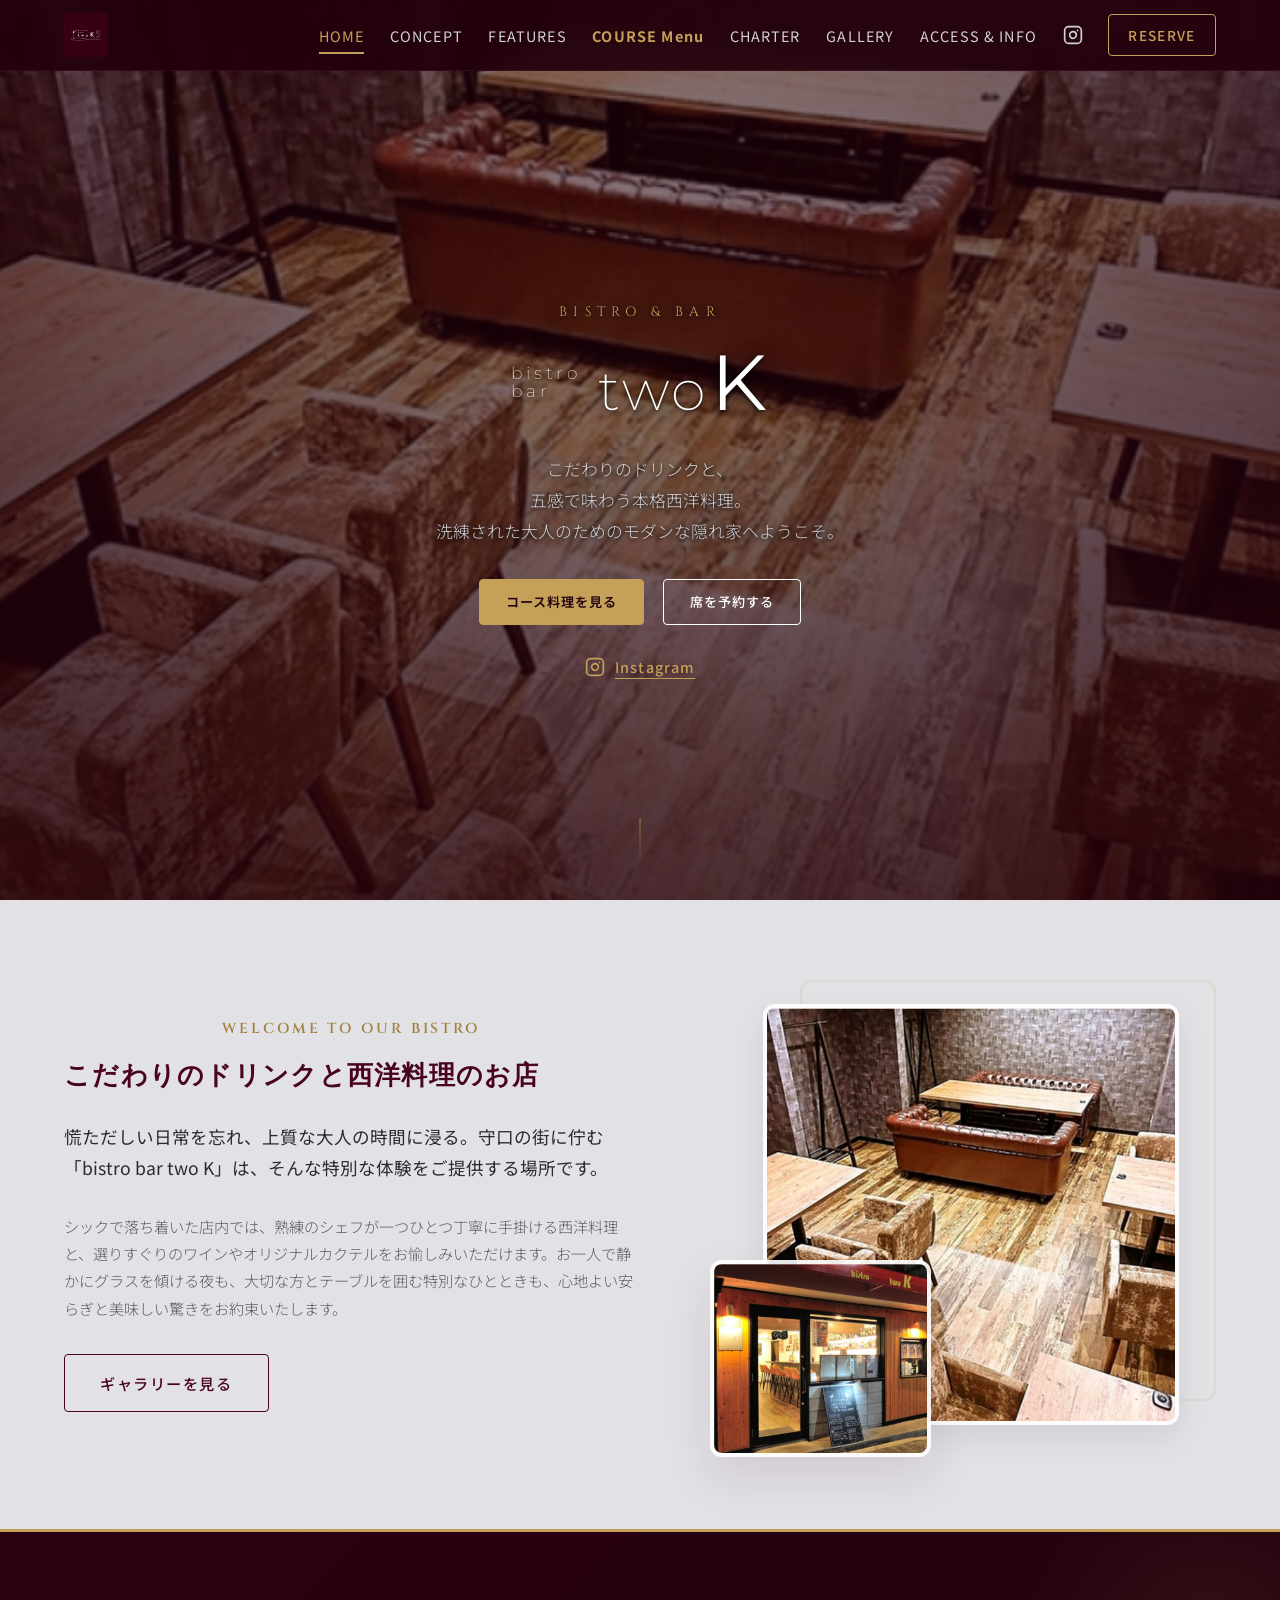
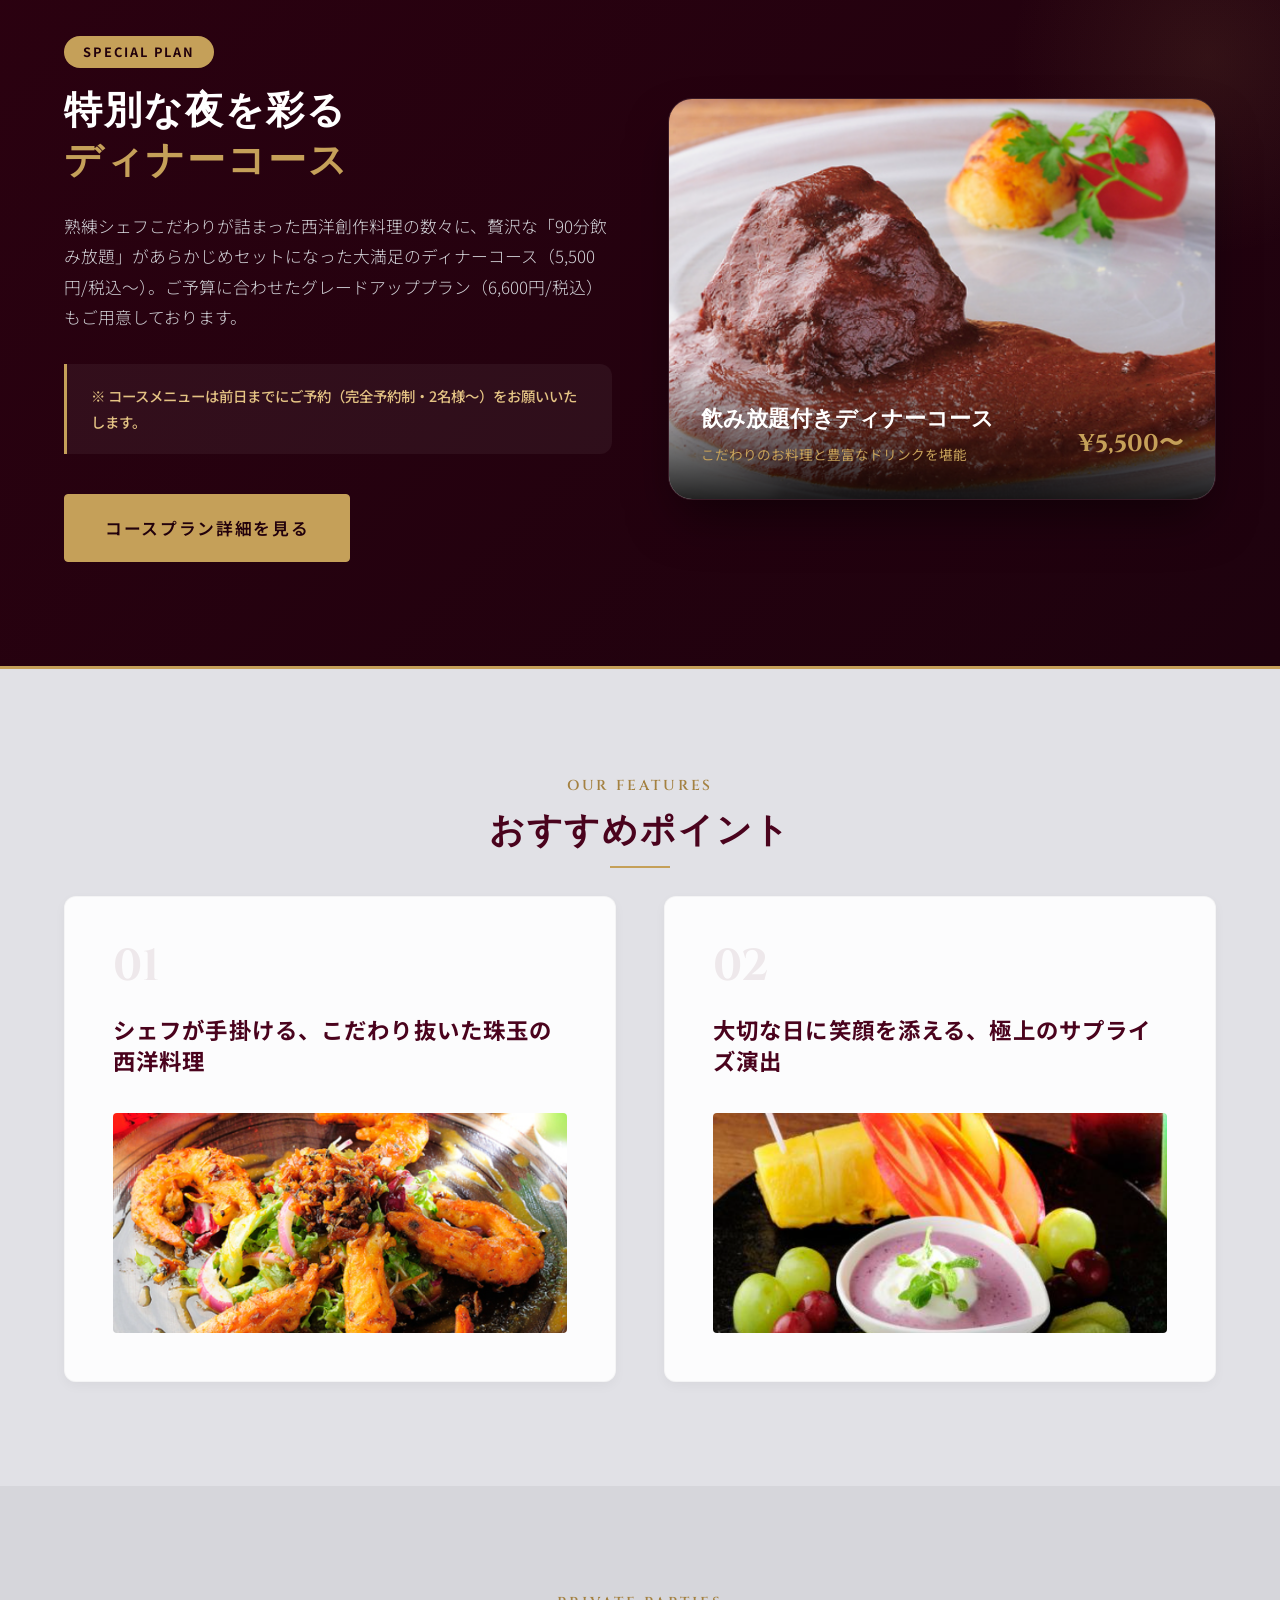
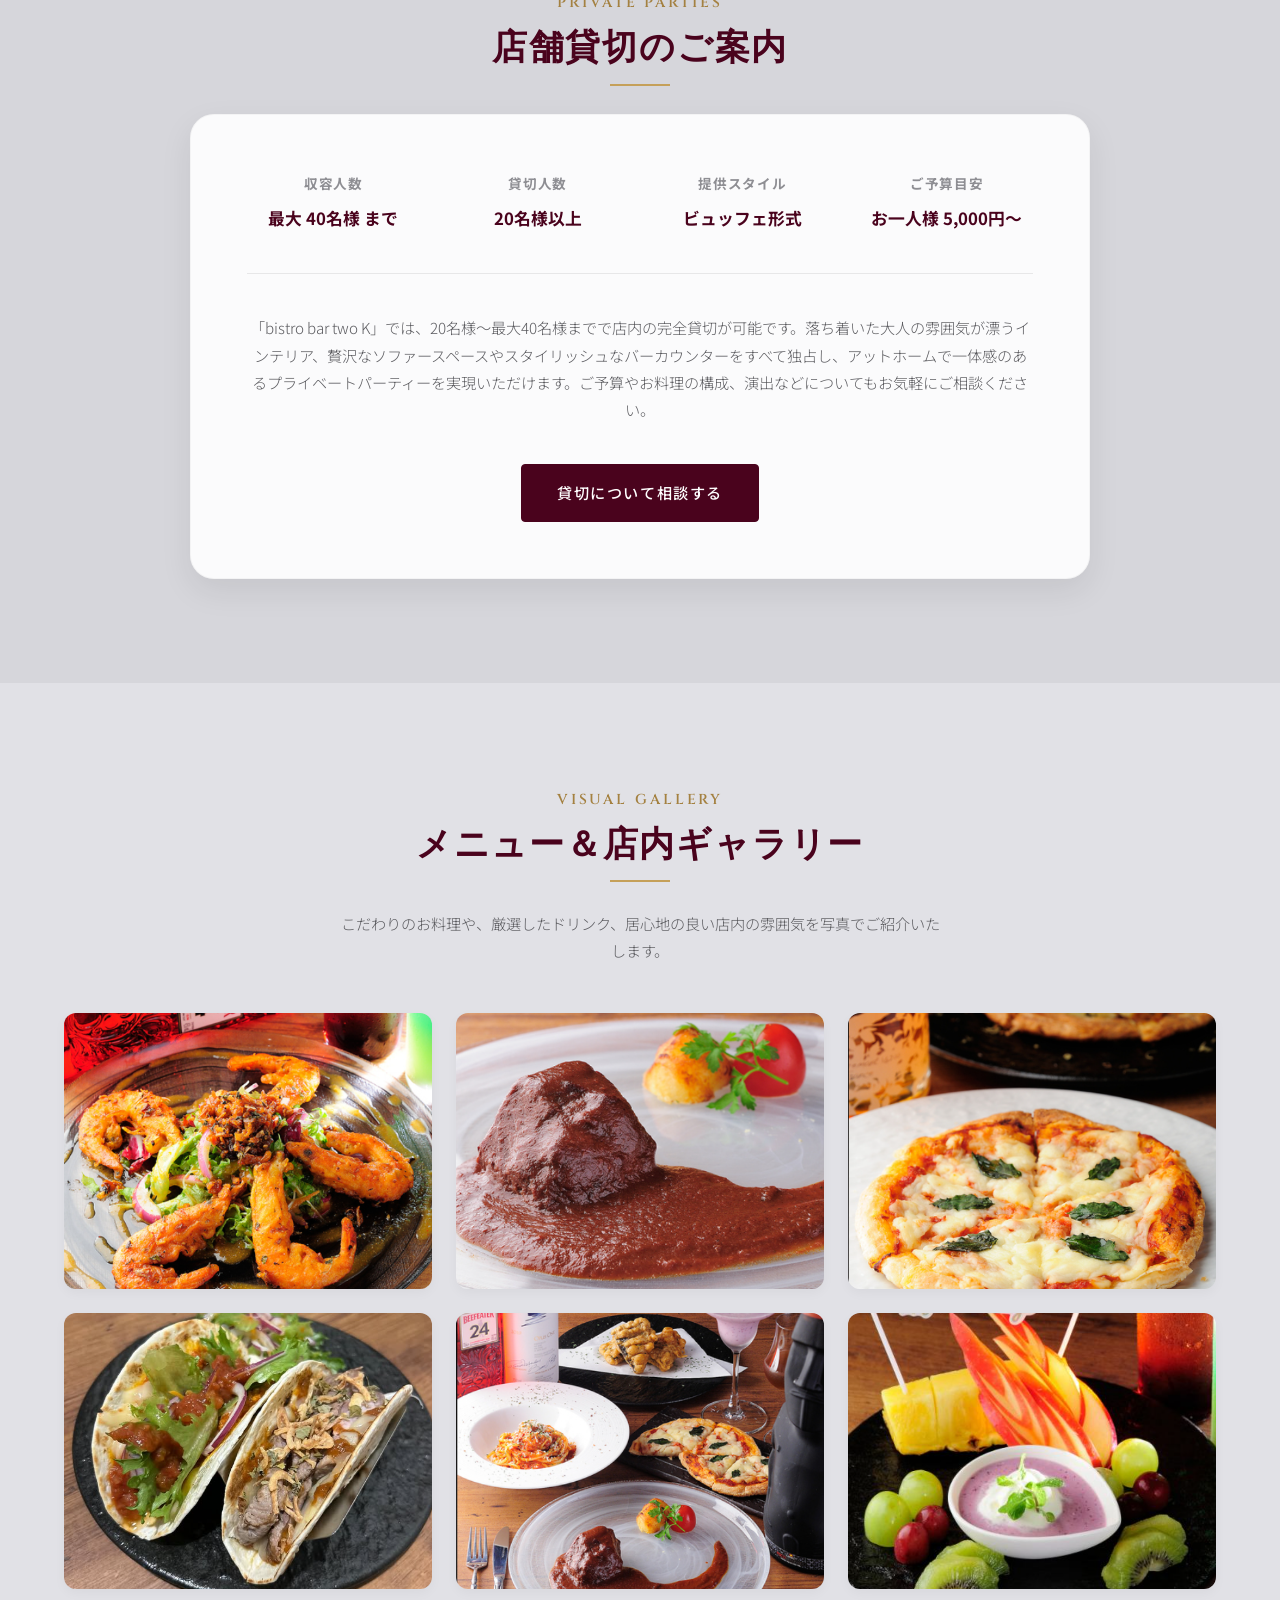
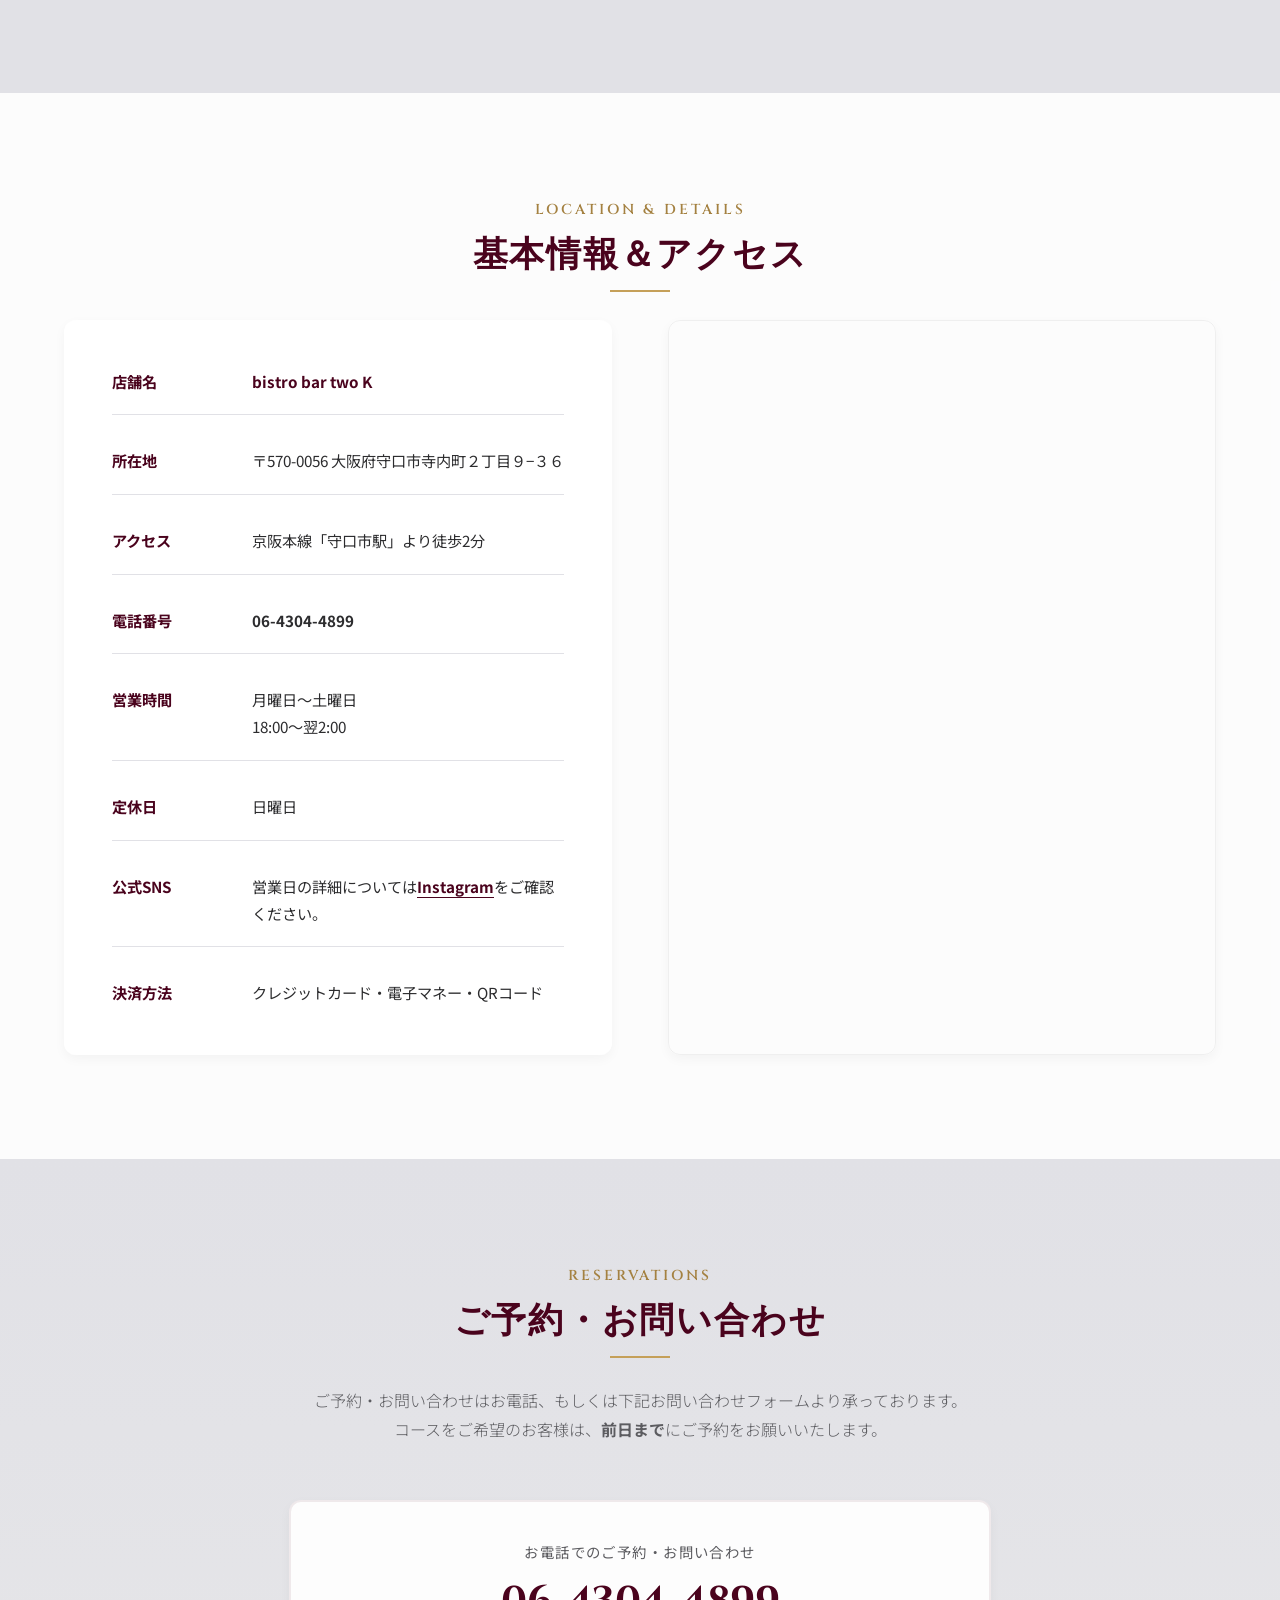
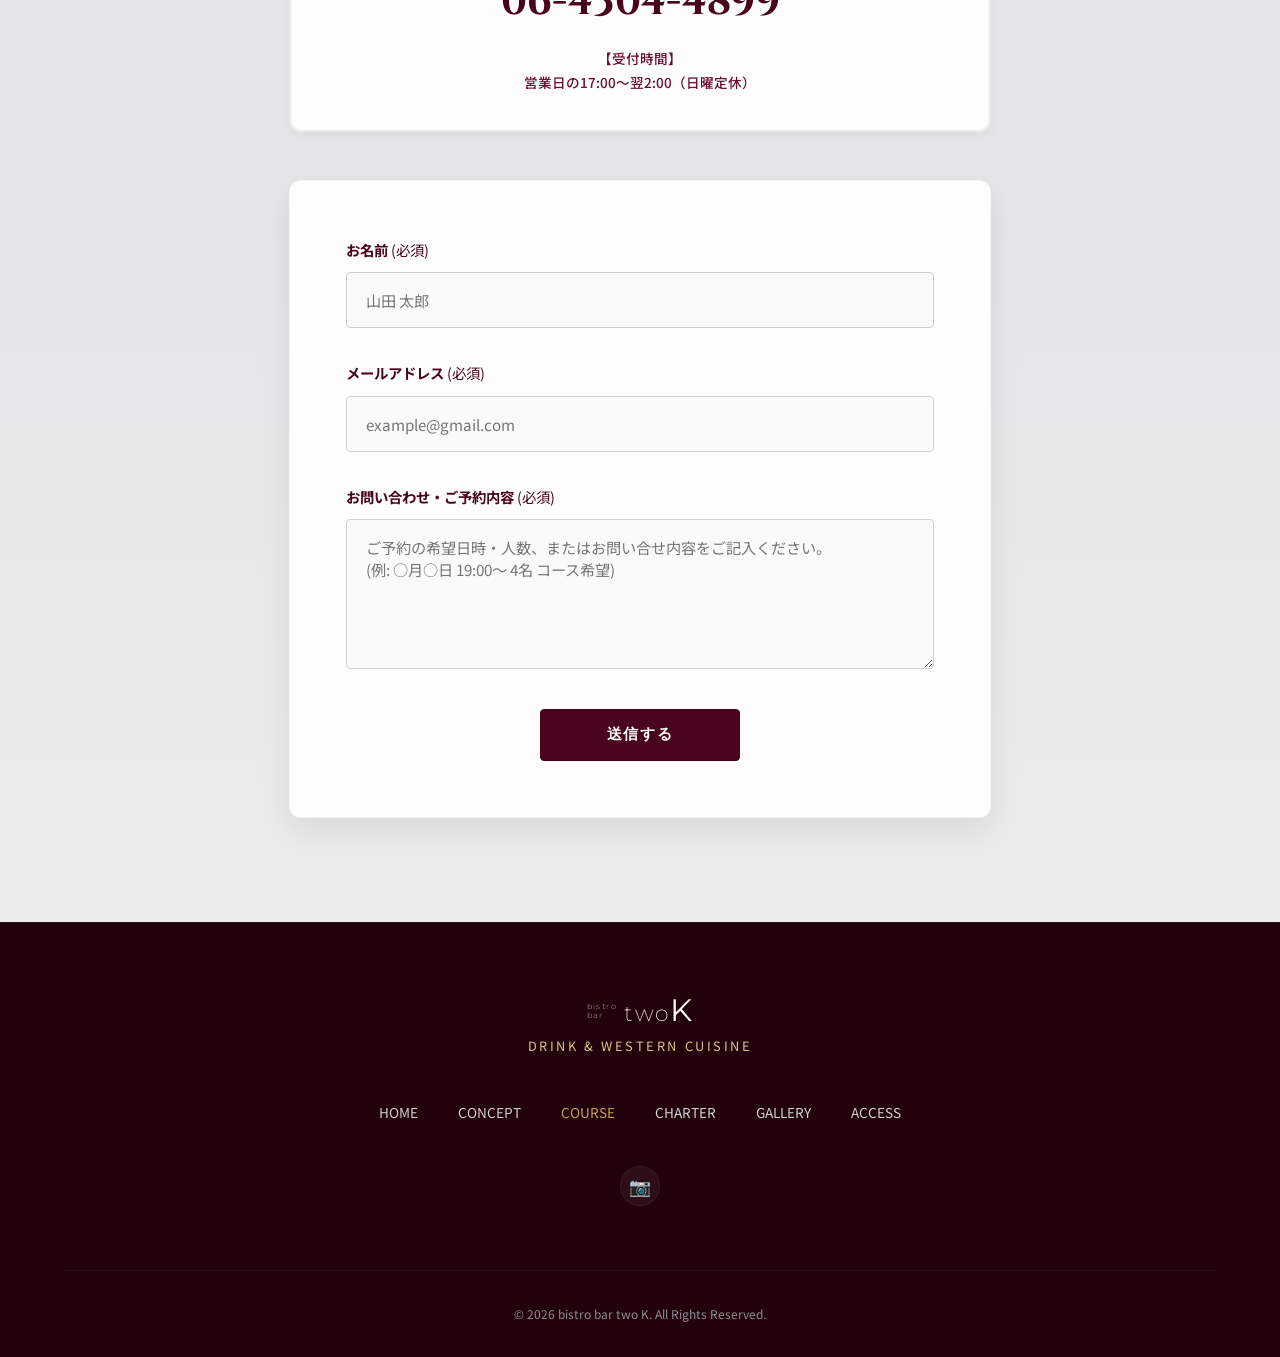
==== index.html @ 0e03289e "Add files via upload" ====
<!DOCTYPE html>
<html lang="ja">
<head>
  <meta charset="UTF-8">
  <meta name="viewport" content="width=device-width, initial-scale=1.0">
  <meta name="description" content="大阪・守口市駅徒歩2分のビストロバル「bistro bar two K」。熟練シェフこだわりの西洋料理と美味しいお酒を、洗練された大人な雰囲気の店内で。記念日や女子会、最大40名様までの貸切パーティーにも最適です。">
  <meta name="keywords" content="bistro bar two K, ビストロバートゥーケー, 守口市 バル, 守口市 ビストロ, 守口市 駅近 バー, 西洋料理, 守口 貸切, 守口 サプライズ">
  <title>bistro bar two K | 守口のこだわりドリンクと西洋料理の店</title>
  <link rel="stylesheet" href="style.css">
</head>
<body>

  <!-- ==========================================================================
       Elegant Intro Splash Screen Loader
       ========================================================================== -->
  <div id="splash-screen">
    <div class="splash-content">
      <img src="img/ロゴ.jpg" alt="bistro bar two K ロゴ" class="splash-logo">
    </div>
  </div>

  <!-- ==========================================================================
       Header / Navigation
       ========================================================================== -->
  <header id="site-header">
    <div class="container header-container">
      <a href="#home" class="logo-link" id="nav-logo-link">
        <img src="img/ロゴ.jpg" alt="bistro bar two K ロゴ" class="logo-img">
      </a>

      <!-- Hamburger Menu for Mobile -->
      <button class="hamburger" id="mobile-menu-toggle" aria-label="メニューを開く">
        <span class="bar"></span>
        <span class="bar"></span>
        <span class="bar"></span>
      </button>

      <!-- Navigation Menu -->
      <ul class="nav-menu" id="nav-menu-list">
        <li><a href="#home" class="nav-link active-link" id="link-home">HOME</a></li>
        <li><a href="#concept" class="nav-link" id="link-concept">CONCEPT</a></li>
        <li><a href="#points" class="nav-link" id="link-points">FEATURES</a></li>
        <li><a href="course.html" class="nav-link" id="link-course-external" style="color: var(--amber); font-weight: 700;">COURSE Menu</a></li>
        <li><a href="#charter" class="nav-link" id="link-charter">CHARTER</a></li>
        <li><a href="#gallery" class="nav-link" id="link-gallery">GALLERY</a></li>
        <li><a href="#info" class="nav-link" id="link-info">ACCESS & INFO</a></li>
        <li class="nav-insta">
          <a href="https://www.instagram.com/bistro.bar.two.k/" target="_blank" rel="noopener" aria-label="Instagram">
            <svg class="insta-icon" viewBox="0 0 24 24" width="20" height="20">
              <rect x="2" y="2" width="20" height="20" rx="5" ry="5" fill="none" stroke="currentColor" stroke-width="2"/>
              <path d="M16 11.37A4 4 0 1 1 12.63 8 4 4 0 0 1 16 11.37z" fill="none" stroke="currentColor" stroke-width="2"/>
              <line x1="17.5" y1="6.5" x2="17.51" y2="6.5" stroke="currentColor" stroke-width="2" stroke-linecap="round"/>
            </svg>
          </a>
        </li>
        <li class="nav-cta"><a href="#contact" class="btn btn-nav" id="link-contact">RESERVE</a></li>
      </ul>
    </div>
  </header>

  <!-- ==========================================================================
       Hero Section
       ========================================================================== -->
  <section class="hero" id="home">
    <div class="hero-slider">
      <!-- Background images from user directory via style rules or javascript -->
      <div class="hero-slide active" style="background-image: url('img/店内2.png');"></div>
      <div class="hero-slide" style="background-image: url('img/店内.png');"></div>
      <div class="hero-slide" style="background-image: url('img/外観.png');"></div>
    </div>
    
    <div class="container hero-content">
      <div class="hero-text-container">
        <p class="hero-tagline">Bistro & Bar</p>
        <div class="hero-title-styled">
          <span class="hero-stacked">
            <span class="hero-bistro">bistro</span>
            <span class="hero-bar">bar</span>
          </span>
          <span class="hero-main">two<span class="hero-k">K</span></span>
        </div>
        <p class="hero-desc">こだわりのドリンクと、<br>五感で味わう本格西洋料理。<br>洗練された大人のためのモダンな隠れ家へようこそ。</p>
        <div class="hero-btns">
          <a href="course.html" class="btn btn-amber" id="hero-btn-course">コース料理を見る</a>
          <a href="#contact" class="btn btn-outline" style="color: var(--text-white); border-color: var(--text-white);" id="hero-btn-contact">席を予約する</a>
        </div>
        
        <!-- Elegant Instagram Link in Hero -->
        <div class="hero-insta-box">
          <a href="https://www.instagram.com/bistro.bar.two.k/" target="_blank" rel="noopener" class="hero-insta-link">
            <svg class="hero-insta-icon" viewBox="0 0 24 24" width="20" height="20">
              <rect x="2" y="2" width="20" height="20" rx="5" ry="5" fill="none" stroke="currentColor" stroke-width="2"/>
              <path d="M16 11.37A4 4 0 1 1 12.63 8 4 4 0 0 1 16 11.37z" fill="none" stroke="currentColor" stroke-width="2"/>
              <line x1="17.5" y1="6.5" x2="17.51" y2="6.5" stroke="currentColor" stroke-width="2" stroke-linecap="round"/>
            </svg>
            <span class="hero-insta-text">Instagram</span>
          </a>
        </div>
      </div>
    </div>
    
    <div class="scroll-indicator">
      <span></span>
    </div>
  </section>

  <!-- ==========================================================================
       Concept Section
       ========================================================================== -->
  <section class="section" id="concept">
    <div class="container">
      <div class="concept-grid">
        <div class="concept-text">
          <span class="sub-title">Welcome to our Bistro</span>
          <h3 class="concept-h3" style="margin-top: 1rem;">こだわりのドリンクと西洋料理のお店</h3>
          <p class="concept-lead">
            慌ただしい日常を忘れ、上質な大人の時間に浸る。守口の街に佇む「bistro bar two K」は、そんな特別な体験をご提供する場所です。
          </p>
          <p class="concept-body">
            シックで落ち着いた店内では、熟練のシェフが一つひとつ丁寧に手掛ける西洋料理と、選りすぐりのワインやオリジナルカクテルをお愉しみいただけます。お一人で静かにグラスを傾ける夜も、大切な方とテーブルを囲む特別なひとときも、心地よい安らぎと美味しい驚きをお約束いたします。
          </p>
          <a href="#gallery" class="btn btn-outline" id="concept-btn-gallery">ギャラリーを見る</a>
        </div>
        <div class="concept-images">
          <div class="concept-frame"></div>
          <img src="img/店内.png" alt="ラグジュアリーな店内ソファー席" class="concept-img-main">
          <img src="img/外観.png" alt="シックで大人な店舗外観" class="concept-img-sub">
        </div>
      </div>
    </div>
  </section>

  <!-- ==========================================================================
       Course Highlight Section (Highly Prominent CTA)
       ========================================================================== -->
  <section class="section course-highlight" id="course-cta-section">
    <div class="container course-highlight-container">
      <div class="course-highlight-grid">
        <div class="course-highlight-text">
          <span class="course-badge">SPECIAL PLAN</span>
          <h3>特別な夜を彩る<br><span>ディナーコース</span></h3>
          <p class="course-highlight-desc">
            熟練シェフこだわりが詰まった西洋創作料理の数々に、贅沢な「90分飲み放題」があらかじめセットになった大満足のディナーコース（5,500円/税込〜）。ご予算に合わせたグレードアッププラン（6,600円/税込）もご用意しております。
          </p>
          <div class="course-notice">
            <p>※ コースメニューは前日までにご予約（完全予約制・2名様〜）をお願いいたします。</p>
          </div>
          <a href="course.html" class="btn btn-amber" id="cta-btn-course-page" style="font-size: 1.05rem; padding: 1.1rem 2.5rem;">コースプラン詳細を見る</a>
        </div>
        <div class="course-highlight-image">
          <img src="img/menu2.png" alt="極上の西洋コース料理" class="course-highlight-img">
          <div class="course-image-overlay">
            <div>
              <div class="course-image-overlay-title">飲み放題付きディナーコース</div>
              <div class="course-image-overlay-subtitle">こだわりのお料理と豊富なドリンクを堪能</div>
            </div>
            <div class="course-price-tag">¥5,500〜</div>
          </div>
        </div>
      </div>
    </div>
  </section>

  <!-- ==========================================================================
       Recommended Points Section (Paraphrased Copy)
       ========================================================================== -->
  <section class="section" id="points">
    <div class="container">
      <span class="sub-title">Our Features</span>
      <h2>おすすめポイント</h2>
      
      <div class="points-grid">
        <!-- Point 1 -->
        <div class="point-card">
          <div class="point-num">01</div>
          <div class="point-header">
            <h3>シェフが手掛ける、こだわり抜いた珠玉の西洋料理</h3>
          </div>
          <img src="img/menu1.png" alt="シェフ特製の西洋料理" class="point-card-img">
        </div>
        
        <!-- Point 2 -->
        <div class="point-card">
          <div class="point-num">02</div>
          <div class="point-header">
            <h3>大切な日に笑顔を添える、極上のサプライズ演出</h3>
          </div>
          <img src="img/menu6.png" alt="特製アニバーサリーサプライズプレート" class="point-card-img">
        </div>
      </div>
    </div>
  </section>

  <!-- ==========================================================================
       Private Charter (貸切) Section
       ========================================================================== -->
  <section class="section charter" id="charter">
    <div class="container">
      <span class="sub-title">Private Parties</span>
      <h2>店舗貸切のご案内</h2>
      
      <div class="charter-unified-box">
        <!-- 4-Column Parameter Grid inside the single frame (No Emojis) -->
        <div class="charter-info-row">
          <div class="charter-info-col">
            <span class="charter-label">収容人数</span>
            <span class="charter-value">最大 40名様 まで</span>
          </div>
          <div class="charter-info-col">
            <span class="charter-label">貸切人数</span>
            <span class="charter-value">20名様以上</span>
          </div>
          <div class="charter-info-col">
            <span class="charter-label">提供スタイル</span>
            <span class="charter-value">ビュッフェ形式</span>
          </div>
          <div class="charter-info-col">
            <span class="charter-label">ご予算目安</span>
            <span class="charter-value">お一人様 5,000円〜</span>
          </div>
        </div>

        <div class="charter-divider"></div>

        <!-- Descriptive Copy (No sub-heading) -->
        <p class="charter-description">
          「bistro bar two K」では、20名様〜最大40名様までで店内の完全貸切が可能です。落ち着いた大人の雰囲気が漂うインテリア、贅沢なソファースペースやスタイリッシュなバーカウンターをすべて独占し、アットホームで一体感のあるプライベートパーティーを実現いただけます。ご予算やお料理の構成、演出などについてもお気軽にご相談ください。
        </p>

        <!-- CTA Button -->
        <div class="charter-btn-box">
          <a href="#contact" class="btn btn-primary" id="charter-btn-contact">貸切について相談する</a>
        </div>
      </div>
    </div>
  </section>

  <!-- ==========================================================================
       Menu Gallery Section (Using user menu pictures)
       ========================================================================== -->
  <section class="section" id="gallery">
    <div class="container">
      <span class="sub-title">Visual Gallery</span>
      <h2>メニュー＆店内ギャラリー</h2>
      <p style="text-align: center; max-width: 600px; margin: 0 auto 3rem; font-size: 0.95rem;">
        こだわりのお料理や、厳選したドリンク、居心地の良い店内の雰囲気を写真でご紹介いたします。
      </p>
      
      <div class="gallery-grid">
        <!-- Item 1 -->
        <div class="gallery-item" data-image="img/menu1.png">
          <img src="img/menu1.png" alt="シェフ厳選の前菜盛り合わせ" class="gallery-img">
        </div>
        <!-- Item 2 -->
        <div class="gallery-item" data-image="img/menu2.png">
          <img src="img/menu2.png" alt="極上のメイン肉料理" class="gallery-img">
        </div>
        <!-- Item 3 -->
        <div class="gallery-item" data-image="img/menu3.png">
          <img src="img/menu3.png" alt="美しいデザートプレート" class="gallery-img">
        </div>
        <!-- Item 4 -->
        <div class="gallery-item" data-image="img/menu4.png">
          <img src="img/menu4.png" alt="オリジナルカクテル" class="gallery-img">
        </div>
        <!-- Item 5 -->
        <div class="gallery-item" data-image="img/menu5.png">
          <img src="img/menu5.png" alt="人気のビュッフェ料理" class="gallery-img">
        </div>
        <!-- Item 6 -->
        <div class="gallery-item" data-image="img/menu6.png">
          <img src="img/menu6.png" alt="店内のスタイリッシュなバーカウンター" class="gallery-img">
        </div>
      </div>
    </div>
  </section>

  <!-- Lightbox Modal -->
  <div class="lightbox" id="lightbox-modal">
    <button class="lightbox-close" id="lightbox-close-btn">&times;</button>
    <img src="" alt="拡大画像" class="lightbox-content" id="lightbox-img">
  </div>

  <!-- ==========================================================================
       Access, Basic Info & Payments Section
       ========================================================================== -->
  <section class="section" id="info" style="background-color: var(--bg-card);">
    <div class="container">
      <span class="sub-title">Location & Details</span>
      <h2>基本情報＆アクセス</h2>
      
      <div class="info-layout">
        <!-- Left: Basic Info Table -->
        <div class="info-table-box">
          <!-- Row 1 -->
          <div class="info-row">
            <span class="info-label">店舗名</span>
            <span class="info-value" style="font-weight: 700; color: var(--burgundy);">bistro bar two K</span>
          </div>
          <!-- Row 2 -->
          <div class="info-row">
            <span class="info-label">所在地</span>
            <span class="info-value">〒570-0056 大阪府守口市寺内町２丁目９−３６</span>
          </div>
          <!-- Row 3 -->
          <div class="info-row">
            <span class="info-label">アクセス</span>
            <span class="info-value">京阪本線「守口市駅」より徒歩2分</span>
          </div>
          <!-- Row 4 -->
          <div class="info-row">
            <span class="info-label">電話番号</span>
            <span class="info-value" style="font-weight: 700;"><a href="tel:06-4304-4899">06-4304-4899</a></span>
          </div>
          <!-- Row 5 -->
          <div class="info-row">
            <span class="info-label">営業時間</span>
            <span class="info-value">月曜日～土曜日<br>18:00～翌2:00</span>
          </div>
          <!-- Row 6 -->
          <div class="info-row">
            <span class="info-label">定休日</span>
            <span class="info-value">日曜日</span>
          </div>
          <!-- Row 7 -->
          <div class="info-row">
            <span class="info-label">公式SNS</span>
            <span class="info-value">
              営業日の詳細については<a href="https://www.instagram.com/bistro.bar.two.k/" target="_blank" rel="noopener" class="insta-link">Instagram</a>をご確認ください。
            </span>
          </div>
          <!-- Row 8 -->
          <div class="info-row">
            <span class="info-label">決済方法</span>
            <span class="info-value">クレジットカード・電子マネー・QRコード</span>
          </div>
        </div>

        <!-- Right: Google Map (Centered on bistro bar two K) -->
        <div class="map-box">
          <iframe 
            src="https://maps.google.com/maps?q=bistro%20bar%20two%20K%20%E5%AE%88%E5%8F%A3&t=&z=16&ie=UTF8&iwloc=&output=embed" 
            allowfullscreen="" 
            loading="lazy" 
            referrerpolicy="no-referrer-when-downgrade"
            title="bistro bar two K 所在地地図">
          </iframe>
        </div>
      </div>
    </div>
  </section>

  <!-- ==========================================================================
       Reservation & Contact Form Section
       ========================================================================== -->
  <section class="section contact" id="contact">
    <div class="container contact-layout">
      <span class="sub-title" style="text-align: center;">Reservations</span>
      <h2>ご予約・お問い合わせ</h2>
      
      <div class="contact-intro">
        <p>
          ご予約・お問い合わせはお電話、もしくは下記お問い合わせフォームより承っております。<br>
          コースをご希望のお客様は、<strong>前日まで</strong>にご予約をお願いいたします。
        </p>
      </div>

      <!-- Quick Call Box -->
      <div class="contact-phone-box">
        <span class="contact-phone-label">お電話でのご予約・お問い合わせ</span>
        <a href="tel:06-4304-4899" class="contact-phone-number">06-4304-4899</a>
        <p class="contact-phone-note">【受付時間】<br>営業日の17:00〜翌2:00（日曜定休）</p>
      </div>

      <!-- Contact Form -->
      <form action="https://formspree.io/f/xoqgypkw" method="POST" class="contact-form" id="restaurant-contact-form">
        <!-- Custom hidden element for email target, and Formspree configuration -->
        <!-- User email recipient is bistro.bar.two.k@gmail.com -->
        <!-- In the JS we will also handle simulation to guarantee user has correct visual experience -->
        <input type="hidden" name="_replyto" value="bistro.bar.two.k@gmail.com">
        <input type="hidden" name="_subject" value="【bistro bar two K】HPより新しいお問い合わせ">

        <!-- Name Input -->
        <div class="form-group">
          <label for="form-name">お名前 <span style="color: var(--burgundy); font-weight: normal;">(必須)</span></label>
          <input type="text" id="form-name" name="Name" class="form-control" placeholder="山田 太郎" required>
        </div>

        <!-- Email Input -->
        <div class="form-group">
          <label for="form-email">メールアドレス <span style="color: var(--burgundy); font-weight: normal;">(必須)</span></label>
          <input type="email" id="form-email" name="Email" class="form-control" placeholder="example@gmail.com" required>
        </div>

        <!-- Content Area -->
        <div class="form-group">
          <label for="form-message">お問い合わせ・ご予約内容 <span style="color: var(--burgundy); font-weight: normal;">(必須)</span></label>
          <textarea id="form-message" name="Content" class="form-control" placeholder="ご予約の希望日時・人数、またはお問い合せ内容をご記入ください。&#13;&#10;(例: ○月○日 19:00〜 4名 コース希望)" required></textarea>
        </div>

        <!-- Submit Button -->
        <div class="form-btn-container">
          <button type="submit" class="btn btn-primary" id="form-submit-btn">送信する</button>
        </div>
      </form>
    </div>
  </section>

  <!-- Form Success Modal Window -->
  <div class="modal-overlay" id="success-modal">
    <div class="modal-box">
      <div class="modal-icon">✉</div>
      <h3>送信が完了いたしました</h3>
      <p>
        お問い合わせありがとうございます。メールが送信されました。<br>
        折り返し担当者よりご連絡いたしますので、恐れ入りますが今しばらくお待ちください。<br>
        <span style="font-size: 0.85rem; color: var(--text-light); display: block; margin-top: 1rem;">
          ※ 送信先：bistro.bar.two.k@gmail.com
        </span>
      </p>
      <button class="btn btn-amber" id="modal-close-btn" style="width: 100%;">閉じる</button>
    </div>
  </div>

  <!-- ==========================================================================
       Footer
       ========================================================================== -->
  <footer>
    <div class="container footer-layout">
      <div class="footer-logo">
        <span class="logo-text-styled footer-logo-styled">
          <span class="logo-stacked">
            <span class="logo-bistro">bistro</span>
            <span class="logo-bar">bar</span>
          </span>
          <span class="logo-main">two<span class="logo-k">K</span></span>
        </span>
        <span class="footer-logo-sub">DRINK & WESTERN CUISINE</span>
      </div>

      <ul class="footer-nav">
        <li><a href="#home" class="footer-nav-link">HOME</a></li>
        <li><a href="#concept" class="footer-nav-link">CONCEPT</a></li>
        <li><a href="course.html" class="footer-nav-link" style="color: var(--amber);">COURSE</a></li>
        <li><a href="#charter" class="footer-nav-link">CHARTER</a></li>
        <li><a href="#gallery" class="footer-nav-link">GALLERY</a></li>
        <li><a href="#info" class="footer-nav-link">ACCESS</a></li>
      </ul>

      <div class="footer-socials">
        <a href="https://www.instagram.com/bistro.bar.two.k/" target="_blank" rel="noopener" class="footer-social-btn" aria-label="Instagram">
          <span style="font-weight: bold; font-size: 1.1rem;">📷</span>
        </a>
      </div>

      <div class="footer-copyright">
        &copy; 2026 bistro bar two K. All Rights Reserved.
      </div>
    </div>
  </footer>

  <script src="main.js"></script>
</body>
</html>
---- style.css ----
/* ==========================================================================
   Design System & Style Sheet - bistro bar two K
   ========================================================================== */

/* --- Google Fonts Import --- */
@import url('https://fonts.googleapis.com/css2?family=Cinzel:wght@400;600;700&family=Montserrat:wght@200;300;400;500;600;700&family=Noto+Sans+JP:wght@300;400;500;700&display=swap');

/* --- CSS Custom Properties (Variables) --- */
:root {
  /* Colors */
  --burgundy: #4a031d;       /* Primary Accent from Logo */
  --burgundy-dark: #2b0110;
  --burgundy-light: #6e0c32;
  --burgundy-trans: rgba(74, 3, 29, 0.08);
  --burgundy-trans-heavy: rgba(74, 3, 29, 0.85);
  
  --amber: #c5a059;          /* Secondary Accent from Warm Interior */
  --amber-dark: #a48141;
  --amber-light: #e4c384;
  --amber-trans: rgba(197, 160, 89, 0.15);

  --bg-light: #e1e1e6;       /* Slightly Darker Sophisticated Gray */
  --bg-dark: #22010c;        /* Deep Burgundy-Black (A案) */
  --bg-card: rgba(255, 255, 255, 0.9);
  --bg-card-dark: rgba(30, 30, 35, 0.7);

  --text-dark: #2c2c2e;
  --text-medium: #5c5c60;
  --text-light: #8e8e93;
  --text-white: #ffffff;
  --text-white-muted: #d1d1d6;

  /* Font Families */
  --font-serif: 'Cinzel', serif;
  --font-sans: 'Noto Sans JP', sans-serif;

  /* Layout & Utility */
  --max-width: 1200px;
  --radius-sm: 4px;
  --radius-md: 12px;
  --radius-lg: 24px;
  
  /* Animations & Transitions */
  --transition-smooth: all 0.5s cubic-bezier(0.16, 1, 0.3, 1);
  --transition-fast: all 0.2s ease;
  --shadow-sm: 0 4px 12px rgba(0, 0, 0, 0.04);
  --shadow-md: 0 12px 32px rgba(0, 0, 0, 0.08);
  --shadow-lg: 0 20px 48px rgba(74, 3, 29, 0.1);
}

/* --- Base & Reset --- */
* {
  margin: 0;
  padding: 0;
  box-sizing: border-box;
}

html {
  scroll-behavior: smooth;
  font-size: 16px;
  -webkit-font-smoothing: antialiased;
}

body {
  font-family: var(--font-sans);
  background-color: var(--bg-light);
  color: var(--text-dark);
  line-height: 1.8;
  overflow-x: hidden;
}

/* --- Typography --- */
h1, h2, h3, h4, h5, h6 {
  font-weight: 700;
  line-height: 1.4;
  letter-spacing: 0.05em;
}

h2 {
  font-size: clamp(1.75rem, 4.5vw, 2.2rem);
  font-family: var(--font-serif);
  color: var(--burgundy);
  position: relative;
  margin-bottom: 2.5rem;
  text-align: center;
}

h2::after {
  content: '';
  position: absolute;
  bottom: -12px;
  left: 50%;
  transform: translateX(-50%);
  width: 60px;
  height: 2px;
  background-color: var(--amber);
}

.sub-title {
  display: block;
  font-size: 0.9rem;
  color: var(--amber-dark);
  font-family: var(--font-serif);
  text-transform: uppercase;
  letter-spacing: 0.2em;
  margin-bottom: 0.5rem;
  font-weight: 600;
  text-align: center;
}

p {
  margin-bottom: 1.5rem;
  font-weight: 300;
  color: var(--text-medium);
}

a {
  color: inherit;
  text-decoration: none;
  transition: var(--transition-fast);
}

img {
  max-width: 100%;
  height: auto;
  display: block;
}

/* --- Common Layout & Containers --- */
.container {
  width: 100%;
  max-width: var(--max-width);
  margin: 0 auto;
  padding: 0 1.5rem;
}

.section {
  padding: 6.5rem 0;
}

.section-dark {
  background-color: var(--bg-dark);
  color: var(--text-white);
}

.section-dark h2 {
  color: var(--text-white);
}

.section-dark p {
  color: var(--text-white-muted);
}

/* --- Buttons --- */
.btn {
  display: inline-block;
  padding: 0.9rem 2.2rem;
  border-radius: var(--radius-sm);
  font-weight: 500;
  letter-spacing: 0.1em;
  text-align: center;
  cursor: pointer;
  transition: var(--transition-smooth);
  font-size: 0.95rem;
  text-shadow: none !important; /* Prevents text-shadow inheritance from parent containers which blurs button labels */
  backface-visibility: hidden; /* Promotes hardware acceleration snap context */
}

.btn-primary {
  background-color: var(--burgundy);
  color: var(--text-white);
  border: 1px solid var(--burgundy);
}

.btn-primary:hover {
  background-color: var(--burgundy-light);
  border-color: var(--burgundy-light);
  transform: translateY(-2px);
  box-shadow: var(--shadow-lg);
}

.btn-outline {
  background-color: transparent;
  color: var(--burgundy);
  border: 1px solid var(--burgundy);
}

.btn-outline:hover {
  background-color: var(--burgundy);
  color: var(--text-white);
  transform: translateY(-2px);
}

.btn-amber {
  background-color: var(--amber);
  color: var(--bg-dark);
  font-weight: 600;
  border: 1px solid var(--amber);
}

.btn-amber:hover {
  background-color: var(--amber-light);
  border-color: var(--amber-light);
  transform: translateY(-2px);
  box-shadow: 0 8px 24px rgba(197, 160, 89, 0.3);
}

/* ==========================================================================
   Header & Navigation
   ========================================================================== */
header {
  position: fixed;
  top: 0;
  left: 0;
  width: 100%;
  z-index: 1000;
  background-color: rgba(34, 1, 12, 0.92);
  backdrop-filter: blur(10px);
  -webkit-backdrop-filter: blur(10px);
  border-bottom: 1px solid rgba(255, 255, 255, 0.05);
  transition: var(--transition-smooth);
}

header.scrolled {
  padding: 0.3rem 0;
  background-color: rgba(34, 1, 12, 0.98);
}

.header-container {
  display: flex;
  justify-content: space-between;
  align-items: center;
  height: 70px;
  transition: var(--transition-smooth);
}

header.scrolled .header-container {
  height: 55px;
}

.logo-link {
  display: flex;
  align-items: center;
  gap: 0.8rem;
}

.logo-img {
  height: 44px;
  width: auto;
  border-radius: var(--radius-sm);
  transition: var(--transition-smooth);
}

header.scrolled .logo-img {
  height: 36px;
}

/* ==========================================================================
   Text-Based Brand Logo Layouts
   ========================================================================== */
.logo-text-styled {
  display: inline-flex;
  align-items: center;
  gap: 0.45rem;
  font-family: 'Montserrat', sans-serif;
  color: var(--text-white);
  line-height: 1;
}

.logo-stacked {
  display: flex;
  flex-direction: column;
  align-items: flex-start;
  line-height: 1.05;
  letter-spacing: 0.18em;
  font-weight: 200;
  font-size: 0.5rem;
  text-transform: lowercase;
  opacity: 0.9;
}

.logo-bistro, .logo-bar {
  display: block;
}

.logo-main {
  font-size: 1.35rem;
  font-weight: 200;
  letter-spacing: 0.05em;
  text-transform: lowercase;
  display: inline-flex;
  align-items: baseline;
}

.logo-k {
  font-size: 1.45em;
  font-weight: 400;
  text-transform: uppercase;
  margin-left: 0.02em;
}

/* Footer Styled Brand Logo */
.footer-logo-styled {
  font-size: 1.25rem !important;
}

/* Navigation Links */
.nav-menu {
  display: flex;
  list-style: none;
  gap: 1.6rem;
  align-items: center;
}

.nav-link {
  color: var(--text-white-muted);
  font-size: 0.9rem;
  font-weight: 400;
  letter-spacing: 0.08em;
  position: relative;
  padding: 0.5rem 0;
}

.nav-link:hover {
  color: var(--amber);
}

.nav-link::after {
  content: '';
  position: absolute;
  bottom: 0;
  left: 0;
  width: 0;
  height: 1.5px;
  background-color: var(--amber);
  transition: var(--transition-fast);
}

.nav-link:hover::after {
  width: 100%;
}

.nav-link.active-link {
  color: var(--amber);
}

.nav-link.active-link::after {
  width: 100%;
}

/* Call to Action in Menu */
.nav-cta .btn-nav {
  padding: 0.5rem 1.2rem;
  font-size: 0.85rem;
  border-radius: var(--radius-sm);
  border: 1px solid var(--amber);
  color: var(--amber);
  font-weight: 500;
  background-color: transparent;
  transition: var(--transition-smooth);
}

.nav-cta .btn-nav:hover {
  background-color: var(--amber);
  color: var(--bg-dark);
}

.nav-insta a {
  display: flex;
  align-items: center;
  color: var(--text-white-muted);
  transition: var(--transition-fast);
}

.nav-insta a:hover {
  color: var(--amber);
}

.nav-insta .insta-icon {
  fill: none;
  stroke: currentColor;
  stroke-width: 2px;
  transition: transform 0.3s ease;
}

.nav-insta a:hover .insta-icon {
  transform: scale(1.15);
}

/* Mobile Toggle Hamburger */
.hamburger {
  display: none;
  cursor: pointer;
  background: none;
  border: none;
  padding: 0.5rem;
  z-index: 1100;
}

.bar {
  display: block;
  width: 25px;
  height: 2px;
  margin: 5px auto;
  background-color: var(--text-white);
  transition: var(--transition-fast);
}

/* ==========================================================================
   Hero Banner / Carousel
   ========================================================================== */
.hero {
  position: relative;
  height: 100vh;
  min-height: 600px;
  width: 100%;
  overflow: hidden;
  display: flex;
  align-items: center;
  background-color: var(--bg-dark);
}

.hero-slider {
  position: absolute;
  top: 0;
  left: 0;
  width: 100%;
  height: 100%;
  z-index: 1;
}

.hero-slide {
  position: absolute;
  top: 0;
  left: 0;
  width: 100%;
  height: 100%;
  opacity: 0;
  transition: opacity 1.5s ease-in-out;
  background-size: cover;
  background-position: center;
}

.hero-slide.active {
  opacity: 1;
}

/* Dark elegant overlay - Made more transparent so background photos show through clearly */
.hero::before {
  content: '';
  position: absolute;
  top: 0;
  left: 0;
  width: 100%;
  height: 100%;
  background: radial-gradient(circle, rgba(34, 1, 12, 0.25) 0%, rgba(34, 1, 12, 0.58) 90%),
              linear-gradient(to bottom, rgba(34, 1, 12, 0.2), rgba(34, 1, 12, 0.65));
  z-index: 2;
}

.hero-content {
  position: relative;
  z-index: 3;
  width: 100%;
  color: var(--text-white);
  padding-top: 80px;
}

.hero-text-container {
  max-width: 750px;
  margin: 0 auto;
  text-align: center;
  text-shadow: 0 2px 15px rgba(0, 0, 0, 0.75), 0 1px 5px rgba(0, 0, 0, 0.9); /* Enhanced text shadow for readability */
}

.hero-logo-box {
  margin-bottom: 2rem;
  display: inline-block;
  opacity: 0;
  transform: translateY(20px);
  animation: fadeInUp 1s forwards 0.2s;
}

.hero-logo-icon {
  width: 90px;
  height: 90px;
  border-radius: 50%;
  border: 2px solid var(--amber);
  box-shadow: 0 0 20px rgba(197, 160, 89, 0.4);
}

.hero-tagline {
  font-family: var(--font-serif);
  font-size: 0.85rem;
  color: var(--amber);
  letter-spacing: 0.45em;
  text-transform: uppercase;
  margin-bottom: 1.2rem;
  opacity: 0;
  transform: translateY(20px);
  animation: fadeInUp 1s forwards 0.4s;
}

/* Hero Section Big Styled Brand Logo */
.hero-title-styled {
  display: inline-flex;
  align-items: center;
  justify-content: center;
  gap: 1.1rem;
  font-family: 'Montserrat', sans-serif;
  color: var(--text-white);
  line-height: 1;
  margin-bottom: 2rem;
  opacity: 0;
  transform: translateY(20px);
  animation: fadeInUp 1s forwards 0.6s;
}

.hero-stacked {
  display: flex;
  flex-direction: column;
  align-items: flex-start;
  line-height: 1.05;
  letter-spacing: 0.22em;
  font-weight: 200;
  font-size: 1.05rem;
  text-transform: lowercase;
  opacity: 0.85;
}

.hero-bistro, .hero-bar {
  display: block;
}

.hero-main {
  font-size: 3.5rem;
  font-weight: 200;
  letter-spacing: 0.05em;
  text-transform: lowercase;
  display: inline-flex;
  align-items: baseline;
}

.hero-k {
  font-size: 1.4em;
  font-weight: 400;
  text-transform: uppercase;
  margin-left: 0.04em;
}

.hero-desc {
  font-size: 1.05rem;
  font-weight: 300;
  line-height: 1.85;
  color: var(--text-white-muted);
  margin-bottom: 2rem;
  opacity: 0;
  transform: translateY(20px);
  animation: fadeInUp 1s forwards 0.8s;
}

.hero-btns {
  display: flex;
  justify-content: center;
  gap: 1.2rem;
  opacity: 0;
  transform: translateY(20px);
  animation: fadeInUp 1s forwards 1s;
}

.hero-btns .btn {
  padding: 0.65rem 1.6rem;
  font-size: 0.82rem;
  letter-spacing: 0.08em;
}

/* Hero Instagram Link */
.hero-insta-box {
  margin-top: 1.8rem;
  opacity: 0;
  transform: translateY(20px);
  animation: fadeInUp 1s forwards 1.1s;
  display: flex;
  justify-content: center;
}

.hero-insta-link {
  display: inline-flex;
  align-items: center;
  gap: 0.65rem;
  color: var(--amber);
  font-size: 0.9rem;
  font-weight: 500;
  letter-spacing: 0.08em;
  transition: var(--transition-smooth);
  text-shadow: 0 1px 6px rgba(0, 0, 0, 0.4);
}

.hero-insta-text {
  text-decoration: underline;
  text-decoration-color: var(--amber);
  text-underline-offset: 5px;
  transition: var(--transition-fast);
}

.hero-insta-link:hover {
  color: var(--amber-light);
  transform: translateY(-1px);
}

.hero-insta-link:hover .hero-insta-text {
  text-decoration-color: var(--amber-light);
}

.hero-insta-icon {
  fill: none;
  stroke: currentColor;
  stroke-width: 2.2px;
  transition: transform 0.3s ease;
}

.hero-insta-link:hover .hero-insta-icon {
  transform: rotate(10deg) scale(1.15);
}

/* Scroll indicator */
.scroll-indicator {
  position: absolute;
  bottom: 2rem;
  left: 50%;
  transform: translateX(-50%);
  z-index: 3;
  display: flex;
  flex-direction: column;
  align-items: center;
  gap: 0.5rem;
  color: var(--text-white-muted);
  font-size: 0.75rem;
  letter-spacing: 0.2em;
  text-transform: uppercase;
  opacity: 0.7;
}

.scroll-indicator span {
  width: 1px;
  height: 50px;
  background: linear-gradient(to bottom, var(--amber), transparent);
  animation: scrollLine 2s infinite ease-in-out;
  display: inline-block;
}

/* ==========================================================================
   Concept / Message Section
   ========================================================================== */
.concept-grid {
  display: grid;
  grid-template-columns: 1.1fr 0.9fr;
  gap: 4rem;
  align-items: center;
}

.concept-text {
  padding-right: 1.5rem;
}

.concept-h3 {
  font-size: 1.6rem;
  color: var(--burgundy);
  margin-bottom: 1.5rem;
  font-family: var(--font-serif);
  line-height: 1.5;
}

.concept-lead {
  font-size: 1.1rem;
  font-weight: 400;
  color: var(--text-dark);
  line-height: 1.8;
  margin-bottom: 1.8rem;
}

.concept-body {
  font-size: 0.95rem;
  color: var(--text-medium);
  margin-bottom: 2rem;
}

.concept-images {
  position: relative;
  display: flex;
  align-items: center;
  justify-content: center;
}

.concept-img-main {
  width: 85%;
  border-radius: var(--radius-md);
  box-shadow: var(--shadow-md);
  z-index: 2;
  border: 4px solid var(--bg-card);
}

.concept-img-sub {
  position: absolute;
  width: 45%;
  bottom: -2rem;
  left: -1rem;
  border-radius: var(--radius-md);
  box-shadow: var(--shadow-lg);
  z-index: 3;
  border: 4px solid var(--bg-card);
}

.concept-frame {
  position: absolute;
  top: -1.5rem;
  right: 0rem;
  width: 85%;
  height: 100%;
  border: 2px solid var(--amber-trans);
  border-radius: var(--radius-md);
  z-index: 1;
}

/* ==========================================================================
   Course Highlights Section (MUST STAND OUT)
   ========================================================================== */
.course-highlight {
  background: linear-gradient(135deg, var(--burgundy-dark) 0%, #1e020e 100%);
  color: var(--text-white);
  border-top: 3px solid var(--amber);
  border-bottom: 3px solid var(--amber);
  position: relative;
  overflow: hidden;
}

/* Add subtle wine background elements */
.course-highlight::before {
  content: '';
  position: absolute;
  top: -10%;
  right: -10%;
  width: 400px;
  height: 400px;
  border-radius: 50%;
  background: radial-gradient(circle, rgba(197, 160, 89, 0.1) 0%, transparent 70%);
  z-index: 1;
}

.course-highlight-container {
  position: relative;
  z-index: 2;
}

.course-highlight-grid {
  display: grid;
  grid-template-columns: 1fr 1fr;
  gap: 3.5rem;
  align-items: center;
}

.course-badge {
  display: inline-block;
  background-color: var(--amber);
  color: var(--bg-dark);
  padding: 0.3rem 1.2rem;
  font-size: 0.8rem;
  font-weight: 700;
  letter-spacing: 0.15em;
  border-radius: 30px;
  margin-bottom: 1.2rem;
}

.course-highlight-text h3 {
  font-family: var(--font-serif);
  font-size: clamp(1.7rem, 5vw, 2.4rem);
  margin-bottom: 1.5rem;
  color: var(--text-white);
  line-height: 1.3;
}

.course-highlight-text h3 span {
  color: var(--amber);
}

.course-highlight-desc {
  font-size: 1.05rem;
  line-height: 1.8;
  color: var(--text-white-muted);
  margin-bottom: 2rem;
}

.course-notice {
  background-color: rgba(255, 255, 255, 0.05);
  border-left: 3px solid var(--amber);
  padding: 1.2rem 1.5rem;
  border-radius: 0 var(--radius-md) var(--radius-md) 0;
  margin-bottom: 2.5rem;
}

.course-notice p {
  margin: 0;
  font-size: 0.9rem;
  color: var(--amber-light);
  font-weight: 500;
}

.course-highlight-image {
  position: relative;
  border-radius: var(--radius-lg);
  overflow: hidden;
  box-shadow: 0 25px 50px -12px rgba(0, 0, 0, 0.5);
  border: 1px solid rgba(255, 255, 255, 0.1);
}

.course-highlight-img {
  width: 100%;
  height: 400px;
  object-fit: cover;
  transition: transform 0.8s ease;
}

.course-highlight-image:hover .course-highlight-img {
  transform: scale(1.05);
}

.course-image-overlay {
  position: absolute;
  bottom: 0;
  left: 0;
  width: 100%;
  background: linear-gradient(to top, rgba(0,0,0,0.85) 0%, transparent 100%);
  padding: 2rem;
  color: var(--text-white);
  display: flex;
  justify-content: space-between;
  align-items: flex-end;
}

.course-image-overlay-title {
  font-family: var(--font-serif);
  font-size: 1.4rem;
  font-weight: 600;
  margin-bottom: 0.2rem;
}

.course-image-overlay-subtitle {
  font-size: 0.85rem;
  color: var(--amber);
}

.course-price-tag {
  font-family: var(--font-serif);
  color: var(--amber);
  font-size: 1.5rem;
  font-weight: 700;
}

/* ==========================================================================
   Recommended Points Section
   ========================================================================== */
.points-grid {
  display: grid;
  grid-template-columns: 1fr 1fr;
  gap: 3rem;
}

.point-card {
  background-color: var(--bg-card);
  border-radius: var(--radius-md);
  padding: 3rem;
  box-shadow: var(--shadow-sm);
  transition: var(--transition-smooth);
  border: 1px solid rgba(0,0,0,0.03);
  display: flex;
  flex-direction: column;
  gap: 1.5rem;
}

.point-card:hover {
  transform: translateY(-5px);
  box-shadow: var(--shadow-md);
  border-color: var(--amber-trans);
}

.point-num {
  font-family: var(--font-serif);
  font-size: 2.8rem;
  font-weight: 700;
  color: var(--burgundy-trans);
  line-height: 1;
}

.point-card:hover .point-num {
  color: rgba(74, 3, 29, 0.15);
}

.point-header h3 {
  font-size: 1.4rem;
  color: var(--burgundy);
  margin-bottom: 0.8rem;
  font-weight: 700;
}

.point-desc {
  font-size: 0.95rem;
  color: var(--text-medium);
  margin: 0;
  line-height: 1.8;
}

.point-card-img {
  width: 100%;
  height: 220px;
  object-fit: cover;
  border-radius: var(--radius-sm);
  margin-top: auto;
}

/* ==========================================================================
   Private Charter (貸切) Section
   ========================================================================== */
.charter {
  background-color: #d6d6db;
  position: relative;
}

.charter-unified-box {
  background-color: var(--bg-card);
  max-width: 900px;
  margin: 0 auto;
  padding: 3.5rem;
  border-radius: var(--radius-lg);
  box-shadow: var(--shadow-md);
  border: 1px solid rgba(0, 0, 0, 0.03);
}

.charter-info-row {
  display: grid;
  grid-template-columns: repeat(4, 1fr);
  gap: 2rem;
  text-align: center;
}

.charter-info-col {
  display: flex;
  flex-direction: column;
  gap: 0.5rem;
}

.charter-label {
  font-size: 0.85rem;
  color: var(--text-light);
  font-weight: 700;
  text-transform: uppercase;
  letter-spacing: 0.05em;
}

.charter-value {
  font-size: 1.05rem;
  color: var(--burgundy);
  font-weight: 700;
}

.charter-divider {
  height: 1px;
  background-color: rgba(0, 0, 0, 0.08);
  margin: 2.5rem 0;
}

.charter-description {
  font-size: 0.95rem;
  line-height: 1.8;
  color: var(--text-medium);
  text-align: center;
  max-width: 780px;
  margin: 0 auto 2.5rem;
}

.charter-btn-box {
  text-align: center;
}

/* ==========================================================================
   Menu Gallery Section
   ========================================================================== */
.gallery-grid {
  display: grid;
  grid-template-columns: repeat(3, 1fr);
  gap: 1.5rem;
  margin-top: 3rem;
}

.gallery-item {
  position: relative;
  border-radius: var(--radius-md);
  overflow: hidden;
  box-shadow: var(--shadow-sm);
  aspect-ratio: 4/3;
  cursor: pointer;
}

.gallery-img {
  width: 100%;
  height: 100%;
  object-fit: cover;
  transition: transform 0.5s ease;
}

.gallery-item::before {
  content: '';
  position: absolute;
  top: 0;
  left: 0;
  width: 100%;
  height: 100%;
  background: linear-gradient(to top, rgba(74, 3, 29, 0.9) 0%, rgba(34, 1, 12, 0.2) 100%);
  opacity: 0;
  transition: opacity 0.4s ease;
  z-index: 1;
}

.gallery-info {
  position: absolute;
  bottom: 0;
  left: 0;
  width: 100%;
  padding: 1.5rem;
  color: var(--text-white);
  transform: translateY(15px);
  opacity: 0;
  transition: all 0.4s ease;
  z-index: 2;
}

.gallery-info h4 {
  font-size: 1.1rem;
  margin-bottom: 0.3rem;
}

.gallery-info p {
  font-size: 0.8rem;
  color: var(--amber);
  margin: 0;
}

.gallery-item:hover .gallery-img {
  transform: scale(1.08);
}


/* Lightbox Modal */
.lightbox {
  position: fixed;
  top: 0;
  left: 0;
  width: 100%;
  height: 100%;
  background-color: rgba(34, 1, 12, 0.95);
  z-index: 2000;
  display: flex;
  justify-content: center;
  align-items: center;
  opacity: 0;
  pointer-events: none;
  transition: opacity 0.4s ease;
}

.lightbox.active {
  opacity: 1;
  pointer-events: auto;
}

.lightbox-content {
  max-width: 85%;
  max-height: 80%;
  border-radius: var(--radius-sm);
  box-shadow: 0 20px 60px rgba(0, 0, 0, 0.6);
  border: 4px solid var(--text-white);
}

.lightbox-close {
  position: absolute;
  top: 2rem;
  right: 2rem;
  color: var(--text-white);
  font-size: 2.5rem;
  cursor: pointer;
  background: none;
  border: none;
  transition: var(--transition-fast);
}

.lightbox-close:hover {
  color: var(--amber);
}

/* ==========================================================================
   Access, Info & Payments Section
   ========================================================================== */
.info-layout {
  display: grid;
  grid-template-columns: 1fr 1fr;
  gap: 3.5rem;
}

.info-table-box {
  background-color: var(--bg-card);
  padding: 3rem;
  border-radius: var(--radius-md);
  box-shadow: var(--shadow-sm);
  display: flex;
  flex-direction: column;
  gap: 2rem;
}

.info-row {
  display: grid;
  grid-template-columns: 140px 1fr;
  padding-bottom: 1.2rem;
  border-bottom: 1px solid var(--bg-light);
}

.info-row:last-child {
  border-bottom: none;
  padding-bottom: 0;
}

.info-label {
  font-weight: 700;
  color: var(--burgundy);
  font-size: 0.95rem;
}

.info-value {
  font-size: 0.95rem;
  color: var(--text-dark);
}

/* Instagram link - persistent underline */
.insta-link {
  color: var(--burgundy);
  font-weight: 700;
  text-decoration: underline;
  text-decoration-color: var(--burgundy);
  text-underline-offset: 4px;
  transition: var(--transition-fast);
}

.insta-link:hover {
  color: var(--burgundy-light);
  text-decoration-color: var(--burgundy-light);
}

/* Payment Icons Layout */
.payment-grid {
  display: flex;
  flex-direction: column;
  gap: 0.8rem;
  margin-top: 0.5rem;
}

.payment-type {
  font-size: 0.85rem;
  background-color: var(--bg-light);
  padding: 0.6rem 1rem;
  border-radius: var(--radius-sm);
  border-left: 3px solid var(--amber);
}

.payment-type strong {
  color: var(--burgundy);
  display: inline-block;
  width: 95px;
}

/* Map Styling */
.map-box {
  border-radius: var(--radius-md);
  overflow: hidden;
  box-shadow: var(--shadow-sm);
  border: 1px solid rgba(0,0,0,0.05);
  height: 100%;
  min-height: 400px;
}

.map-box iframe {
  width: 100%;
  height: 100%;
  border: 0;
  display: block;
}

/* ==========================================================================
   Reservation & Contact Form Section
   ========================================================================== */
.contact {
  background: linear-gradient(180deg, var(--bg-light) 0%, #ebebeb 100%);
  position: relative;
}

.contact-layout {
  max-width: 750px;
  margin: 0 auto;
}

.contact-intro {
  text-align: center;
  margin-bottom: 3.5rem;
}

.contact-phone-box {
  background-color: var(--bg-card);
  border: 2px solid var(--burgundy-trans);
  padding: 2.2rem;
  border-radius: var(--radius-md);
  margin-bottom: 3rem;
  text-align: center;
  box-shadow: var(--shadow-sm);
  transition: var(--transition-smooth);
}

.contact-phone-box:hover {
  border-color: var(--burgundy);
  box-shadow: var(--shadow-md);
}

.contact-phone-label {
  font-size: 0.9rem;
  color: var(--text-medium);
  letter-spacing: 0.1em;
  margin-bottom: 0.5rem;
}

.contact-phone-number {
  font-family: var(--font-serif);
  font-size: 2.5rem;
  font-weight: 700;
  color: var(--burgundy);
  margin-bottom: 0.5rem;
  display: block;
}

.contact-phone-note {
  font-size: 0.85rem;
  color: var(--burgundy-light);
  margin: 0;
  font-weight: 500;
}

/* Form Styling */
.contact-form {
  background-color: var(--bg-card);
  padding: 3.5rem;
  border-radius: var(--radius-md);
  box-shadow: var(--shadow-md);
  border: 1px solid rgba(0,0,0,0.03);
}

.form-group {
  margin-bottom: 2rem;
}

.form-group label {
  display: block;
  font-size: 0.9rem;
  font-weight: 700;
  color: var(--burgundy);
  margin-bottom: 0.6rem;
}

.form-control {
  width: 100%;
  padding: 1rem 1.2rem;
  border-radius: var(--radius-sm);
  border: 1px solid #d1d1d6;
  background-color: #fafafa;
  font-family: var(--font-sans);
  font-size: 0.95rem;
  color: var(--text-dark);
  transition: var(--transition-fast);
}

.form-control:focus {
  outline: none;
  border-color: var(--burgundy);
  background-color: var(--text-white);
  box-shadow: 0 0 0 3px var(--burgundy-trans);
}

textarea.form-control {
  resize: vertical;
  min-height: 150px;
}

.form-btn-container {
  text-align: center;
}

.form-btn-container .btn {
  min-width: 200px;
  font-weight: 600;
}

/* Form success animation modal */
.modal-overlay {
  position: fixed;
  top: 0;
  left: 0;
  width: 100%;
  height: 100%;
  background-color: rgba(34, 1, 12, 0.8);
  backdrop-filter: blur(5px);
  -webkit-backdrop-filter: blur(5px);
  z-index: 2500;
  display: flex;
  justify-content: center;
  align-items: center;
  opacity: 0;
  pointer-events: none;
  transition: opacity 0.4s ease;
}

.modal-overlay.active {
  opacity: 1;
  pointer-events: auto;
}

.modal-box {
  background-color: var(--bg-card);
  padding: 3.5rem;
  border-radius: var(--radius-md);
  text-align: center;
  max-width: 500px;
  width: 90%;
  box-shadow: var(--shadow-lg);
  border-top: 5px solid var(--amber);
  transform: translateY(30px);
  transition: transform 0.4s cubic-bezier(0.175, 0.885, 0.32, 1.275);
}

.modal-overlay.active .modal-box {
  transform: translateY(0);
}

.modal-icon {
  width: 70px;
  height: 70px;
  background-color: var(--burgundy-trans);
  color: var(--burgundy);
  font-size: 2.5rem;
  border-radius: 50%;
  display: flex;
  align-items: center;
  justify-content: center;
  margin: 0 auto 2rem;
}

.modal-box h3 {
  font-size: 1.5rem;
  color: var(--burgundy);
  margin-bottom: 1rem;
}

.modal-box p {
  font-size: 0.95rem;
  line-height: 1.6;
  margin-bottom: 2rem;
}

/* ==========================================================================
   Footer
   ========================================================================== */
footer {
  background-color: var(--bg-dark);
  color: var(--text-white-muted);
  padding: 4.5rem 0 2rem;
  border-top: 1px solid rgba(255, 255, 255, 0.05);
}

.footer-layout {
  display: flex;
  flex-direction: column;
  align-items: center;
  gap: 2.5rem;
  text-align: center;
}

.footer-logo {
  display: flex;
  flex-direction: column;
  align-items: center;
  gap: 0.5rem;
}

/* Footer Styled logo base overrides */
.footer-logo .logo-text-styled {
  font-size: 1.45rem;
}

.footer-logo-sub {
  font-size: 0.8rem;
  letter-spacing: 0.2em;
  color: var(--amber-light);
}

.footer-nav {
  display: flex;
  list-style: none;
  gap: 2.5rem;
}

.footer-nav-link {
  font-size: 0.85rem;
  color: var(--text-white-muted);
}

.footer-nav-link:hover {
  color: var(--amber);
}

.footer-socials {
  display: flex;
  gap: 1.5rem;
}

.footer-social-btn {
  display: flex;
  align-items: center;
  justify-content: center;
  width: 40px;
  height: 40px;
  background-color: rgba(255, 255, 255, 0.05);
  border-radius: 50%;
  color: var(--text-white);
  transition: var(--transition-fast);
  border: 1px solid rgba(255, 255, 255, 0.05);
}

.footer-social-btn:hover {
  background-color: var(--amber);
  color: var(--bg-dark);
  border-color: var(--amber);
}

.footer-copyright {
  margin-top: 1.5rem;
  border-top: 1px solid rgba(255, 255, 255, 0.05);
  padding-top: 2rem;
  width: 100%;
  text-align: center;
  font-size: 0.75rem;
  color: var(--text-light);
}

/* ==========================================================================
   Course Details Page Layout (`course.html` specifics)
   ========================================================================== */
.course-hero {
  position: relative;
  background-color: var(--bg-dark);
  padding: 9.5rem 0 5.5rem;
  text-align: center;
}

.course-hero::before {
  content: '';
  position: absolute;
  top: 0;
  left: 0;
  width: 100%;
  height: 100%;
  background: radial-gradient(circle, rgba(74, 3, 29, 0.2) 0%, rgba(34, 1, 12, 0.85) 90%);
  z-index: 1;
}

.course-hero-content {
  position: relative;
  z-index: 2;
  color: var(--text-white);
}

.course-hero h1 {
  font-family: var(--font-serif);
  font-size: 3rem;
  letter-spacing: 0.1em;
  margin-bottom: 0.8rem;
}

.course-hero p {
  color: var(--amber);
  font-size: 0.95rem;
  letter-spacing: 0.25em;
  margin: 0;
  text-transform: uppercase;
}

/* Course Grid */
.courses-list-grid {
  display: flex;
  flex-direction: column;
  gap: 5rem;
}

.course-item-card {
  background-color: var(--bg-card);
  border-radius: var(--radius-lg);
  overflow: hidden;
  box-shadow: var(--shadow-sm);
  display: grid;
  grid-template-columns: 1.1fr 0.9fr;
  transition: var(--transition-smooth);
  border: 1px solid rgba(0,0,0,0.03);
}

.course-item-card:nth-child(even) {
  grid-template-columns: 0.9fr 1.1fr;
}

.course-item-card:nth-child(even) .course-item-img-container {
  order: 2;
}

.course-item-card:hover {
  transform: translateY(-4px);
  box-shadow: var(--shadow-md);
}

.course-item-img-container {
  position: relative;
  height: 100%;
  min-height: 380px;
}

.course-item-img {
  width: 100%;
  height: 100%;
  object-fit: cover;
  position: absolute;
  top: 0;
  left: 0;
}

.course-item-details {
  padding: 4.5rem;
  display: flex;
  flex-direction: column;
  justify-content: center;
}

.course-item-title-row {
  display: flex;
  justify-content: space-between;
  align-items: flex-end;
  border-bottom: 2px solid var(--amber-trans);
  padding-bottom: 1.5rem;
  margin-bottom: 2rem;
}

.course-item-title-row h3 {
  font-family: var(--font-serif);
  font-size: 1.8rem;
  color: var(--burgundy);
  margin: 0;
}

.course-item-price {
  font-family: var(--font-serif);
  font-size: 1.7rem;
  font-weight: 700;
  color: var(--amber-dark);
}

.course-item-menu {
  list-style: none;
  display: flex;
  flex-direction: column;
  gap: 1.2rem;
  margin-bottom: 2.5rem;
}

.course-item-menu li {
  font-size: 0.95rem;
  color: var(--text-dark);
  position: relative;
  padding-left: 1.5rem;
}

.course-item-menu li::before {
  content: '✦';
  position: absolute;
  left: 0;
  color: var(--amber);
  font-size: 0.8rem;
}

.course-item-footer {
  margin-top: auto;
}

/* ==========================================================================
   Animations Keyframes
   ========================================================================== */
@keyframes fadeInUp {
  to {
    opacity: 1;
    transform: none; /* Deletes translation layer entirely, forcing sharp text snapping */
  }
}

@keyframes scrollLine {
  0% {
    transform: scaleY(0);
    transform-origin: top;
  }
  50% {
    transform: scaleY(1);
    transform-origin: top;
  }
  51% {
    transform: scaleY(1);
    transform-origin: bottom;
  }
  100% {
    transform: scaleY(0);
    transform-origin: bottom;
  }
}

/* ==========================================================================
   Responsive Styling (Media Queries)
   ========================================================================== */
@media screen and (max-width: 1024px) {
  h2 {
    font-size: 1.9rem;
  }

  .concept-grid {
    grid-template-columns: 1fr;
    gap: 3rem;
  }

  .concept-text {
    padding-right: 0;
    text-align: center;
  }

  /* Redesigned Concept Image layout for robust and elegant responsive grids */
  .concept-images {
    margin-top: 2.5rem;
    display: grid;
    grid-template-columns: 1fr 1fr;
    gap: 1.2rem;
    height: auto;
    width: 100%;
  }

  .concept-img-main {
    position: static;
    width: 100%;
    height: 240px;
    object-fit: cover;
    border-radius: var(--radius-md);
    box-shadow: var(--shadow-md);
    border: 1px solid rgba(0, 0, 0, 0.05);
  }

  .concept-img-sub {
    position: static;
    width: 100%;
    height: 240px;
    object-fit: cover;
    border-radius: var(--radius-md);
    box-shadow: var(--shadow-md);
    border: 1px solid rgba(0, 0, 0, 0.05);
  }

  .concept-frame {
    display: none;
  }

  .course-highlight-grid {
    grid-template-columns: 1fr;
    gap: 3rem;
  }

  .course-highlight-image {
    max-width: 550px;
    margin: 0 auto;
    width: 100%;
  }

  .points-grid {
    grid-template-columns: 1fr;
    gap: 2rem;
  }

  .charter-info-row {
    grid-template-columns: repeat(2, 1fr);
    gap: 1.5rem;
  }
  .charter-unified-box {
    padding: 2.5rem;
  }

  .gallery-grid {
    grid-template-columns: repeat(2, 1fr);
  }

  .info-layout {
    grid-template-columns: 1fr;
    gap: 3rem;
  }

  .course-item-card, 
  .course-item-card:nth-child(even) {
    grid-template-columns: 1fr;
  }

  .course-item-card:nth-child(even) .course-item-img-container {
    order: 0;
  }

  .course-item-img-container {
    height: 300px;
    min-height: auto;
  }

  .course-item-details {
    padding: 3rem 2rem;
  }
}

@media screen and (max-width: 768px) {
  .section {
    padding: 4.5rem 0;
  }

  h2 {
    font-size: 1.55rem; /* Guarantees "メニュー＆店内ギャラリー" fits on a single line on smartphones */
  }

  /* Robust and cute side-by-side heights for smartphones */
  .concept-img-main,
  .concept-img-sub {
    height: 175px !important;
  }

  /* Responsive layout to place course prices below titles on smartphones */
  .course-item-title-row {
    flex-direction: column !important;
    align-items: flex-start !important;
    gap: 0.6rem !important;
    padding-bottom: 1rem !important;
    margin-bottom: 1.5rem !important;
  }

  /* Unified Charter mobile styles */
  .charter-info-row {
    grid-template-columns: 1fr;
    gap: 1.2rem;
  }
  .charter-unified-box {
    padding: 2.2rem 1.5rem;
  }
  .charter-divider {
    margin: 1.8rem 0;
  }
  .charter-description {
    margin-bottom: 1.8rem;
  }

  /* Navigation Hamburger Action */
  .hamburger {
    display: block;
  }

  .hamburger.active .bar:nth-child(2) {
    opacity: 0;
  }

  .hamburger.active .bar:nth-child(1) {
    transform: translateY(7px) rotate(45deg);
  }

  .hamburger.active .bar:nth-child(3) {
    transform: translateY(-7px) rotate(-45deg);
  }

  .nav-menu {
    position: fixed;
    left: -100%;
    top: 70px;
    flex-direction: column;
    background-color: var(--bg-dark);
    width: 100%;
    height: calc(100vh - 70px);
    text-align: center;
    transition: 0.3s;
    box-shadow: 0 10px 15px rgba(0,0,0,0.1);
    padding: 3rem 0;
    gap: 2.5rem;
    z-index: 999;
  }

  header.scrolled .nav-menu {
    top: 55px;
    height: calc(100vh - 55px);
  }

  .nav-menu.active {
    left: 0;
  }

  .nav-link {
    font-size: 1.1rem;
  }

  .hero-tagline {
    font-size: 0.72rem;
    letter-spacing: 0.35em;
    margin-bottom: 0.8rem;
  }

  .hero-title-styled {
    gap: 0.6rem;
    margin-bottom: 1.5rem;
  }
  .hero-stacked {
    font-size: 0.72rem;
    letter-spacing: 0.18em;
  }
  .hero-main {
    font-size: 2.3rem;
  }

  .hero-desc {
    font-size: 0.82rem;
    line-height: 1.95;
  }

  .hero-btns {
    flex-direction: column;
    align-items: center;
    gap: 0.8rem;
  }

  .hero-btns .btn {
    width: auto;
    min-width: 190px;
    padding: 0.55rem 1.4rem;
    font-size: 0.78rem;
    letter-spacing: 0.06em;
  }

  .point-card {
    padding: 2rem;
  }

  .course-highlight-text {
    text-align: center;
  }

  .course-highlight-text h3 {
    font-size: 1.8rem;
  }

  .gallery-grid {
    grid-template-columns: repeat(2, 1fr);
    gap: 0.8rem;
  }

  .contact-phone-number {
    font-size: 2rem;
  }

  .info-table-box {
    padding: 2rem;
  }

  .info-row {
    grid-template-columns: 110px 1fr;
  }

  .contact-form {
    padding: 2rem 1.5rem;
  }

  .footer-nav {
    flex-direction: column;
    gap: 1.5rem;
  }
}

/* ==========================================================================
   Premium Drink Menu Section Styles
   ========================================================================== */
.drink-menu-section {
  margin-top: 6rem;
  background: var(--bg-dark);
  color: var(--text-white);
  padding: 4rem;
  border-radius: var(--radius-lg);
  border: 1px solid rgba(255, 255, 255, 0.08);
  box-shadow: var(--shadow-lg);
  position: relative;
  overflow: hidden;
}

.drink-menu-section::before {
  content: '';
  position: absolute;
  top: -50px;
  right: -50px;
  width: 150px;
  height: 150px;
  background: radial-gradient(circle, rgba(197, 160, 89, 0.15) 0%, transparent 70%);
  z-index: 1;
}

.drink-menu-header {
  text-align: center;
  margin-bottom: 3.5rem;
  position: relative;
  z-index: 2;
}

.drink-menu-header h3 {
  font-family: var(--font-serif);
  font-size: 2.2rem;
  color: var(--amber);
  margin-bottom: 0.5rem;
  letter-spacing: 0.1em;
}

.drink-menu-header p {
  color: var(--text-white-muted);
  font-size: 0.95rem;
  margin: 0;
  letter-spacing: 0.05em;
}

.drink-menu-grid {
  display: grid;
  grid-template-columns: repeat(3, 1fr);
  gap: 2rem;
  position: relative;
  z-index: 2;
}

.drink-category-card {
  background: rgba(255, 255, 255, 0.03);
  border: 1px solid rgba(255, 255, 255, 0.05);
  border-radius: var(--radius-md);
  padding: 2rem;
  transition: var(--transition-smooth);
}

.drink-category-card:hover {
  background: rgba(255, 255, 255, 0.06);
  border-color: var(--amber-trans);
  transform: translateY(-4px);
}

.drink-category-card h4 {
  font-family: var(--font-serif);
  font-size: 1.25rem;
  color: var(--amber);
  border-bottom: 1px solid rgba(197, 160, 89, 0.3);
  padding-bottom: 0.8rem;
  margin-bottom: 1.2rem;
  display: flex;
  align-items: center;
  gap: 0.6rem;
}

.drink-category-card h4 span {
  font-size: 1.3rem;
}

.drink-list {
  list-style: none;
  display: flex;
  flex-direction: column;
  gap: 1.2rem;
  padding: 0;
  margin: 0;
}

.drink-list li {
  font-size: 0.9rem;
  color: var(--text-white-muted);
  line-height: 1.6;
  padding-left: 0;
}

.drink-list li::before {
  display: none; /* Remove any custom bullets */
}

.drink-list li strong {
  color: var(--text-white);
  font-weight: 700;
  display: block;
  margin-bottom: 0.2rem;
  font-size: 0.95rem;
  letter-spacing: 0.03em;
}

.drink-list li .drink-subtext {
  font-size: 0.82rem;
  color: var(--text-white-muted);
  opacity: 0.8;
  display: block;
  margin-top: 0.1rem;
}

/* Responsiveness for Drink Menu */
@media screen and (max-width: 991px) {
  .drink-menu-grid {
    grid-template-columns: repeat(2, 1fr);
    gap: 1.8rem;
  }
  .drink-menu-section {
    padding: 3.5rem 2.5rem;
  }
}

@media screen and (max-width: 767px) {
  .drink-menu-section {
    margin-top: 4.5rem;
    padding: 3rem 1.8rem;
  }
  .drink-menu-header h3 {
    font-size: 1.8rem;
  }
  .drink-menu-header {
    margin-bottom: 2.5rem;
  }
}

@media screen and (max-width: 575px) {
  .drink-menu-grid {
    grid-template-columns: 1fr;
    gap: 1.5rem;
  }
  .drink-category-card {
    padding: 1.5rem;
  }
}

/* ==========================================================================
   Elegant Intro Splash Screen Overlay Styles
   ========================================================================== */
#splash-screen {
  position: fixed;
  top: 0;
  left: 0;
  right: 0;
  bottom: 0;
  width: 100%;
  height: 100%;
  background-color: var(--bg-dark);
  z-index: 9999;
  display: flex;
  justify-content: center;
  align-items: center;
  opacity: 1;
  transition: opacity 1.2s cubic-bezier(0.25, 1, 0.5, 1);
  pointer-events: auto;
  touch-action: none; /* Prevents scroll gestures on touchscreens while playing */
}

#splash-screen.fade-out {
  opacity: 0;
  pointer-events: none;
}

.splash-content {
  text-align: center;
}

.splash-logo {
  width: 130px;
  height: 130px;
  border-radius: 50%;
  opacity: 0;
  transform: scale(0.3);
  animation: splashPop 3s cubic-bezier(0.25, 1, 0.3, 1) forwards;
}

@keyframes splashPop {
  0% {
    opacity: 0;
    transform: scale(0.3);
    filter: blur(5px);
  }
  20% {
    opacity: 1;
    transform: scale(1);
    filter: blur(0);
  }
  60% {
    opacity: 1;
    transform: scale(1.1);
    filter: blur(0);
  }
  100% {
    opacity: 0;
    transform: scale(10.0);
    filter: blur(40px);
  }
}

/* Responsive Splash logo size */
@media screen and (max-width: 575px) {
  .splash-logo {
    width: 90px;
    height: 90px;
  }
}

/* Responsive Concept Image height for extremely small screens */
@media screen and (max-width: 480px) {
  .concept-img-main,
  .concept-img-sub {
    height: 135px !important;
  }
  h2 {
    font-size: 1.32rem; /* Ensures single line fits even on 320px screens */
  }
  .hero-desc {
    font-size: 0.72rem; /* Ensures long subtitle lines fit on a single line on extremely small screens */
    line-height: 1.85;
  }
}
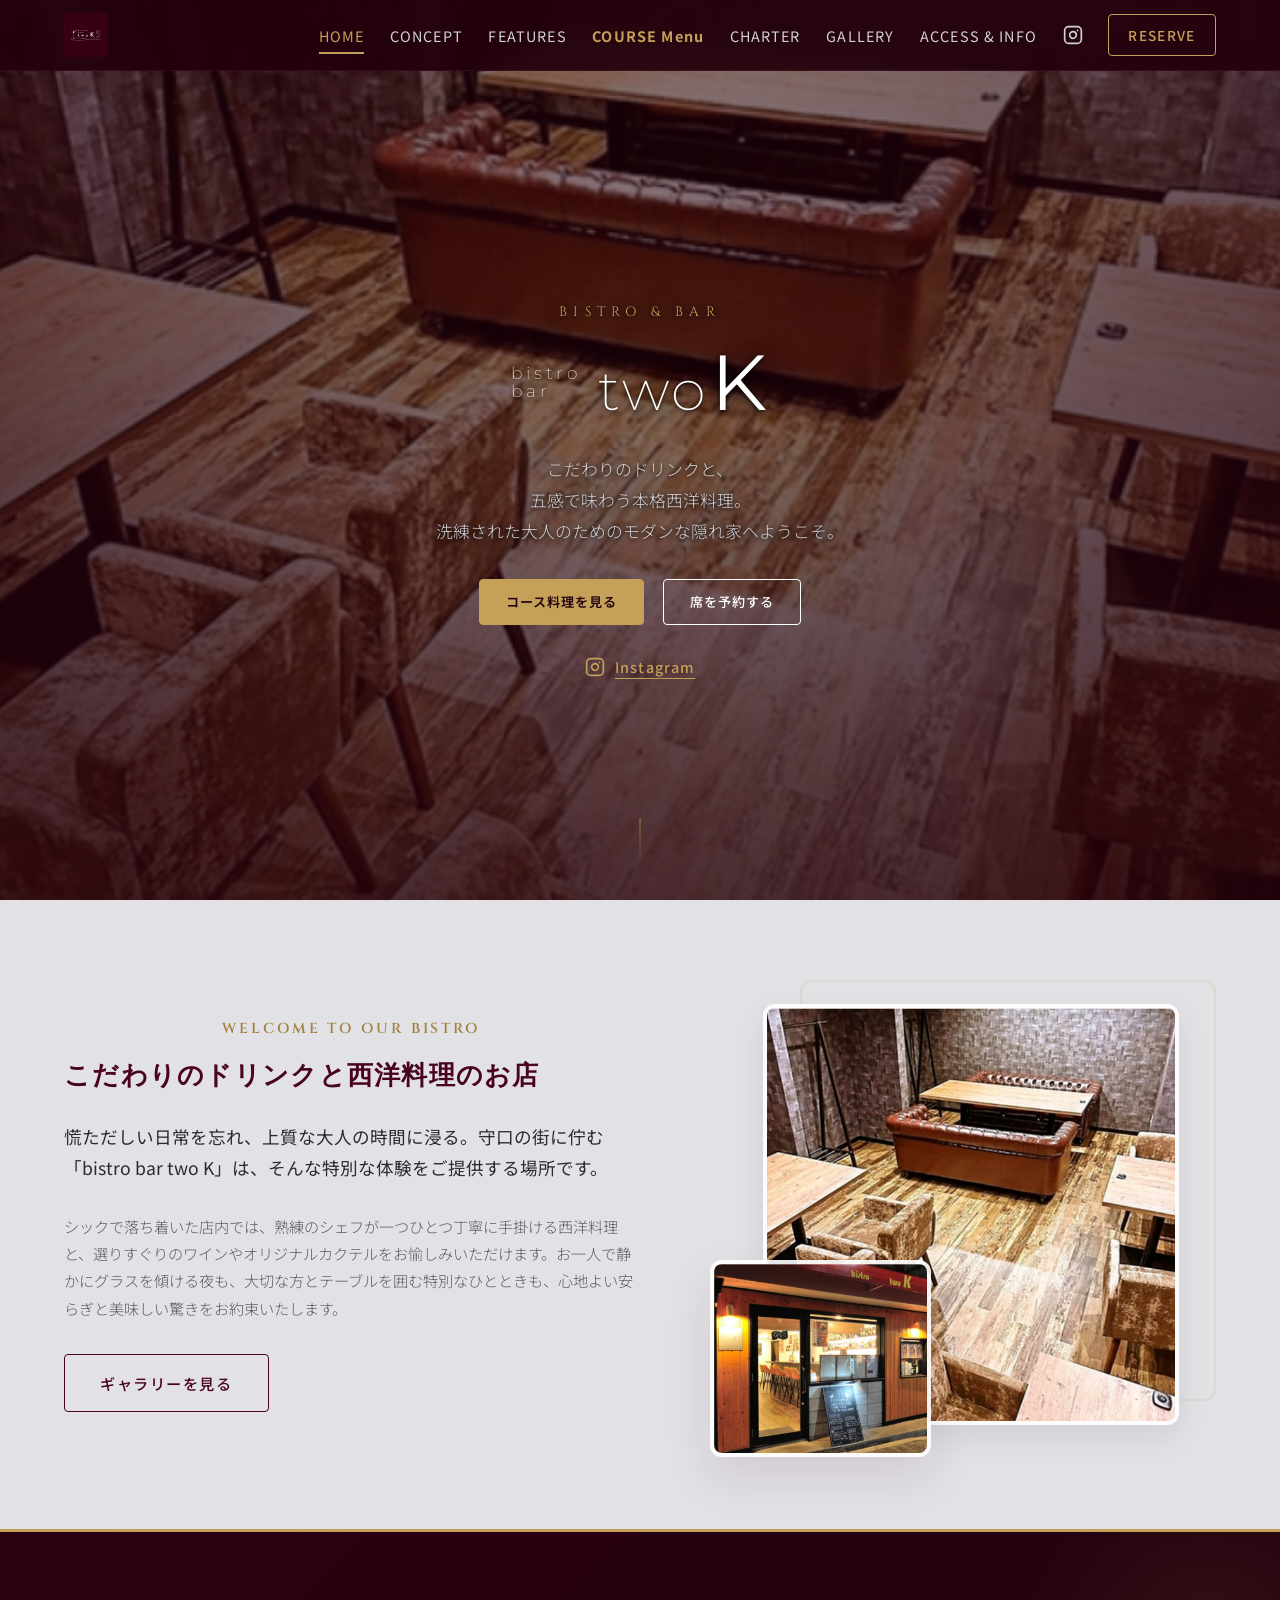
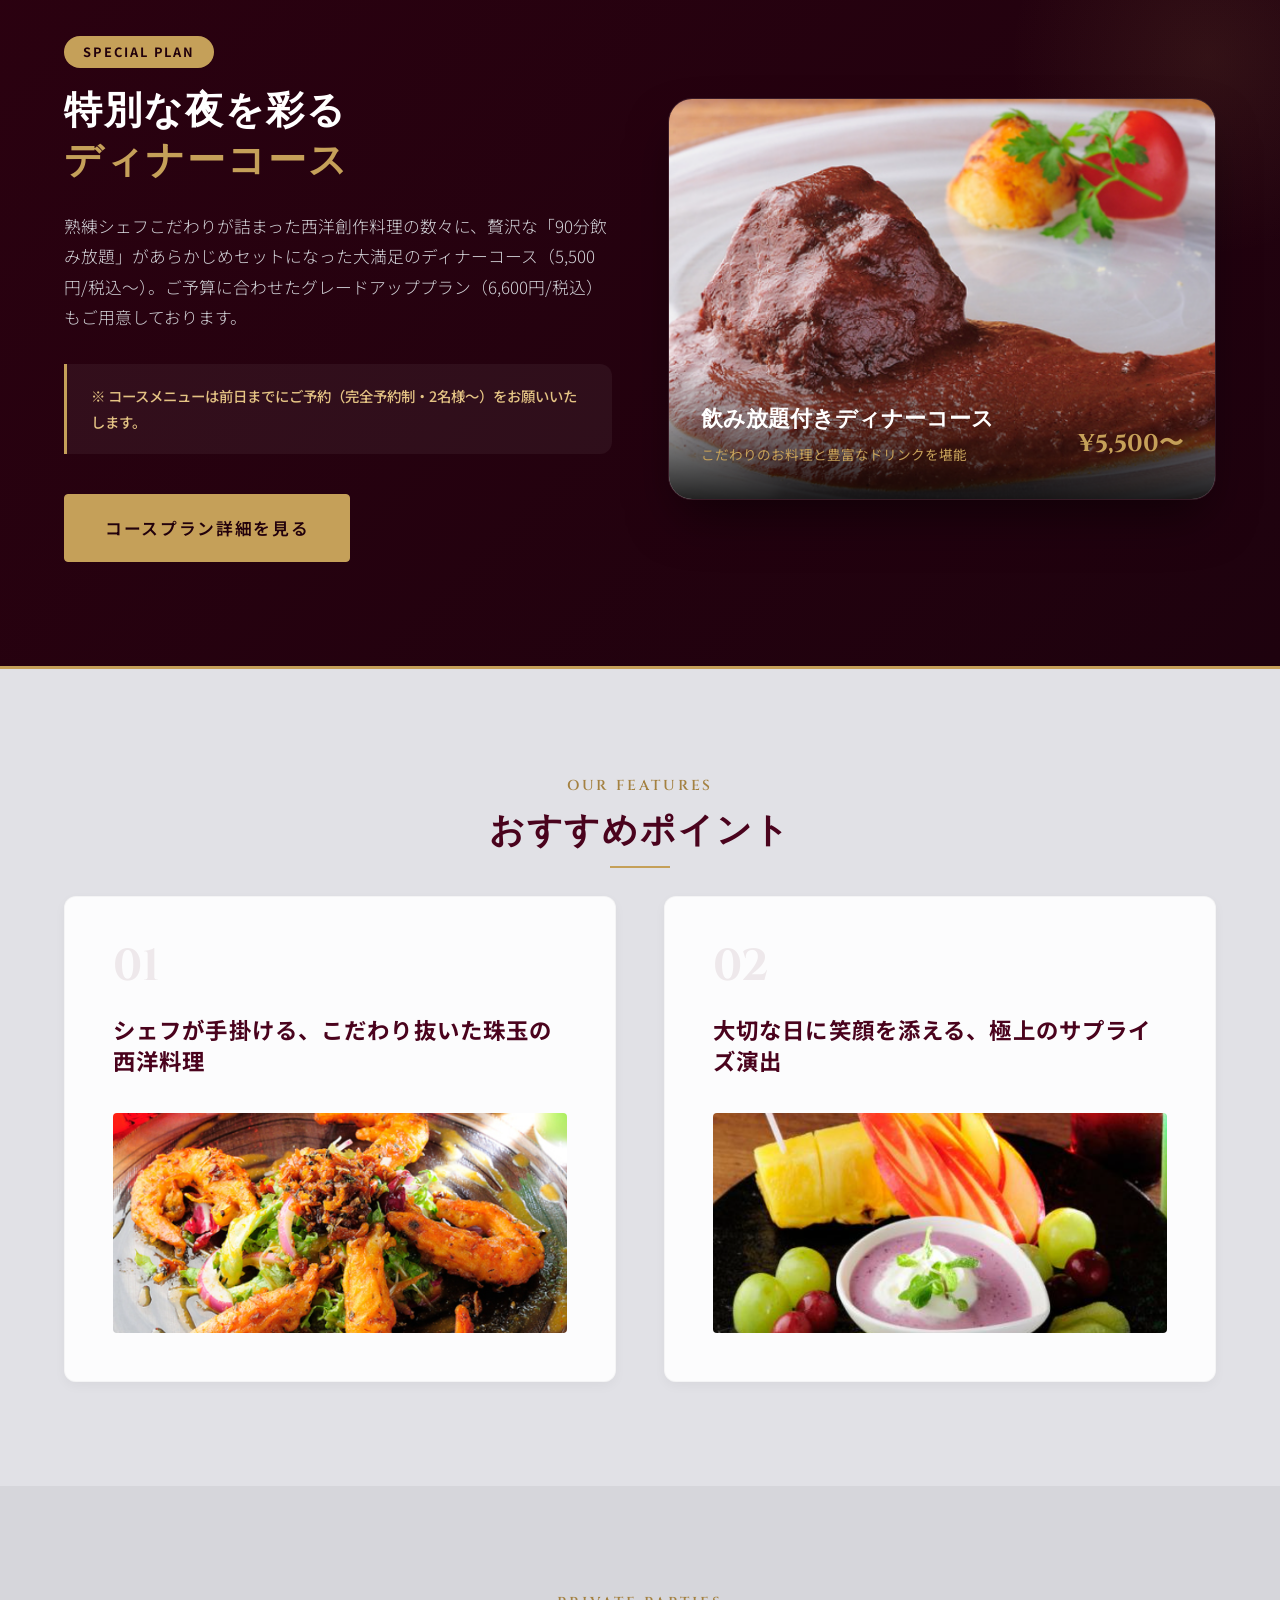
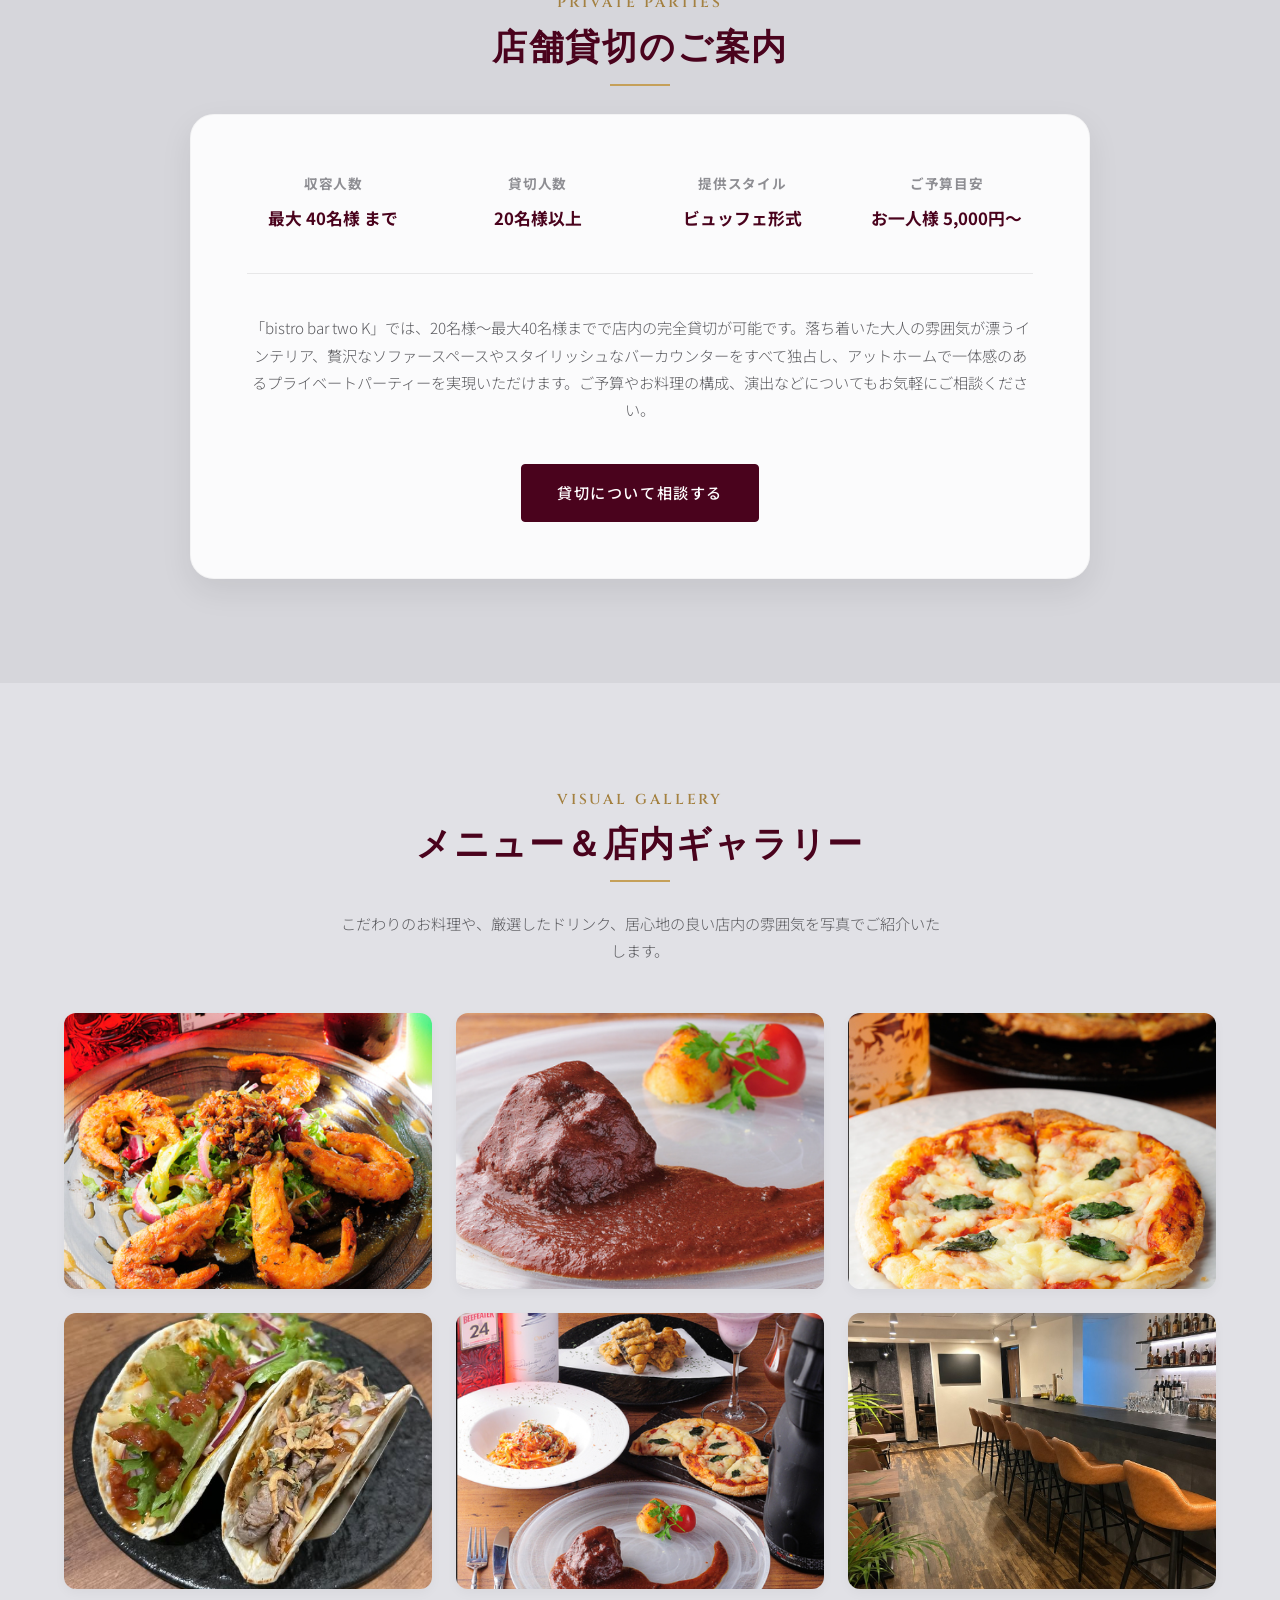
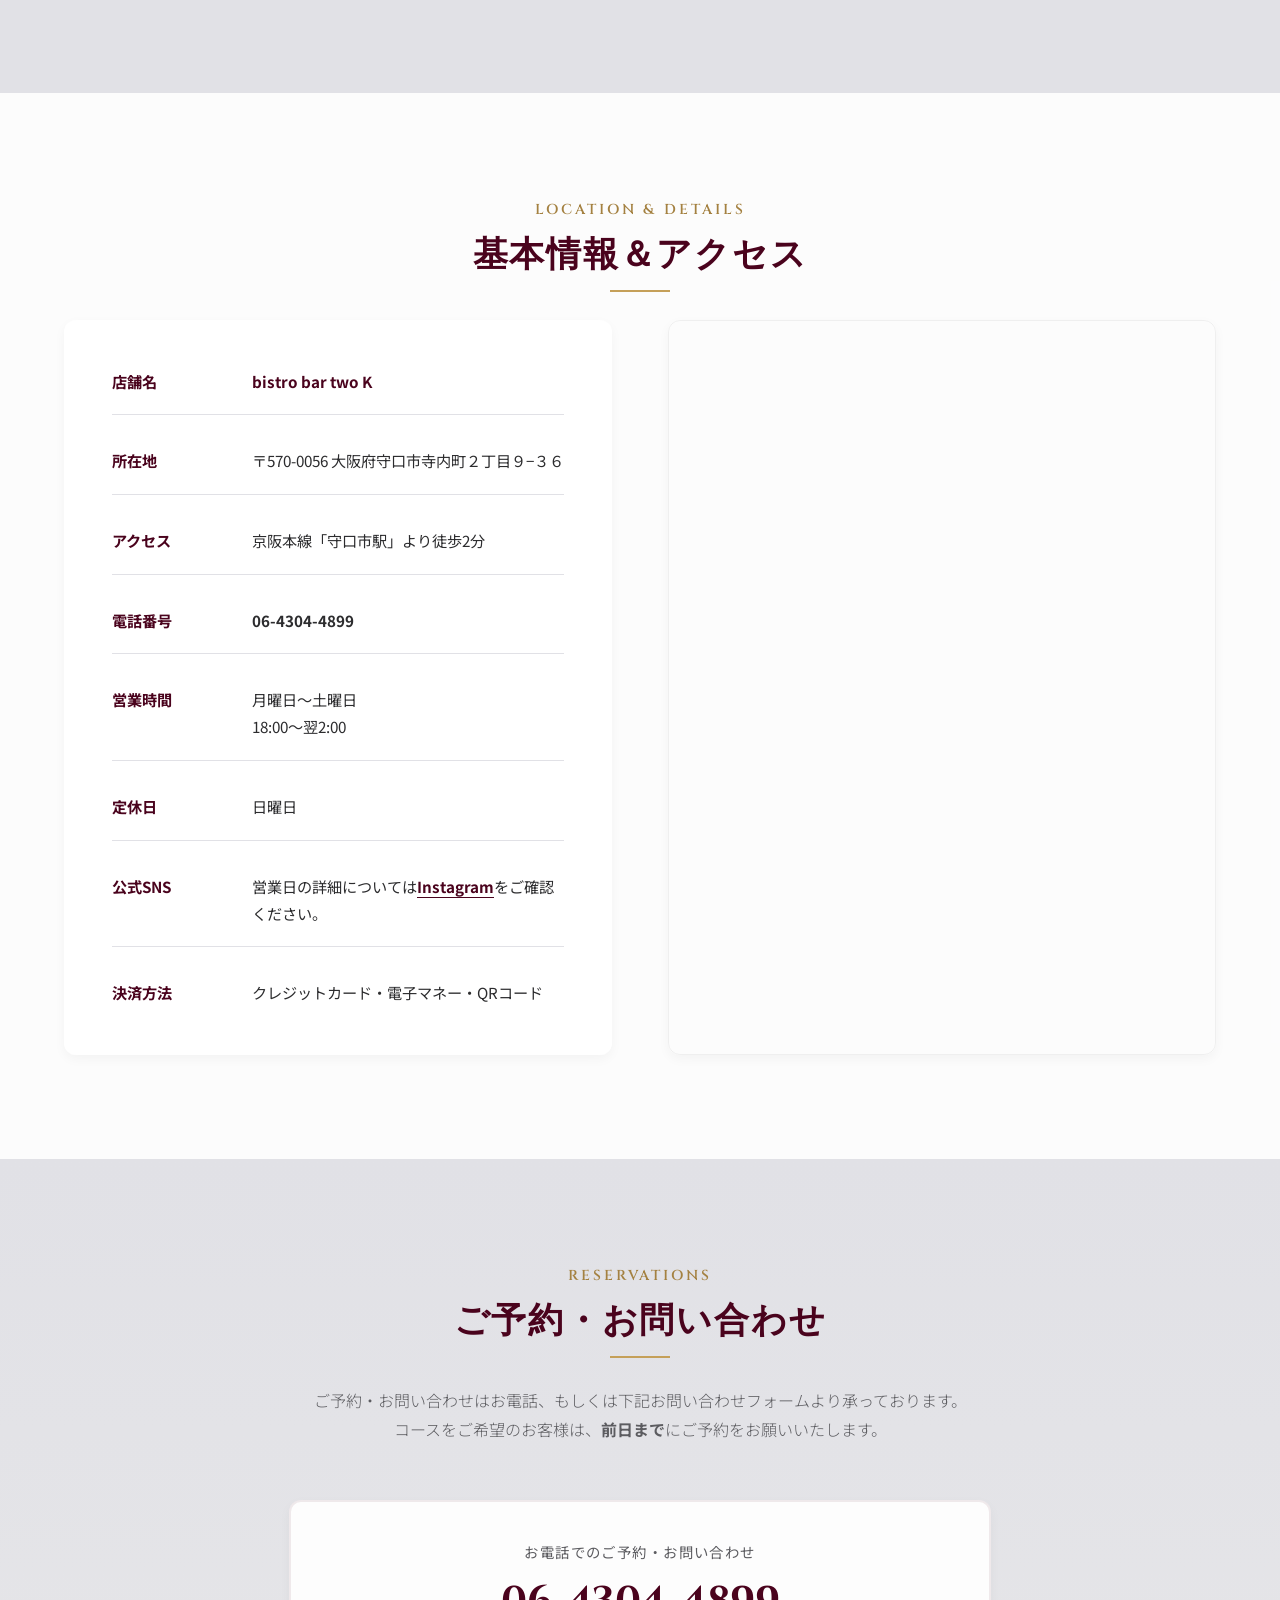
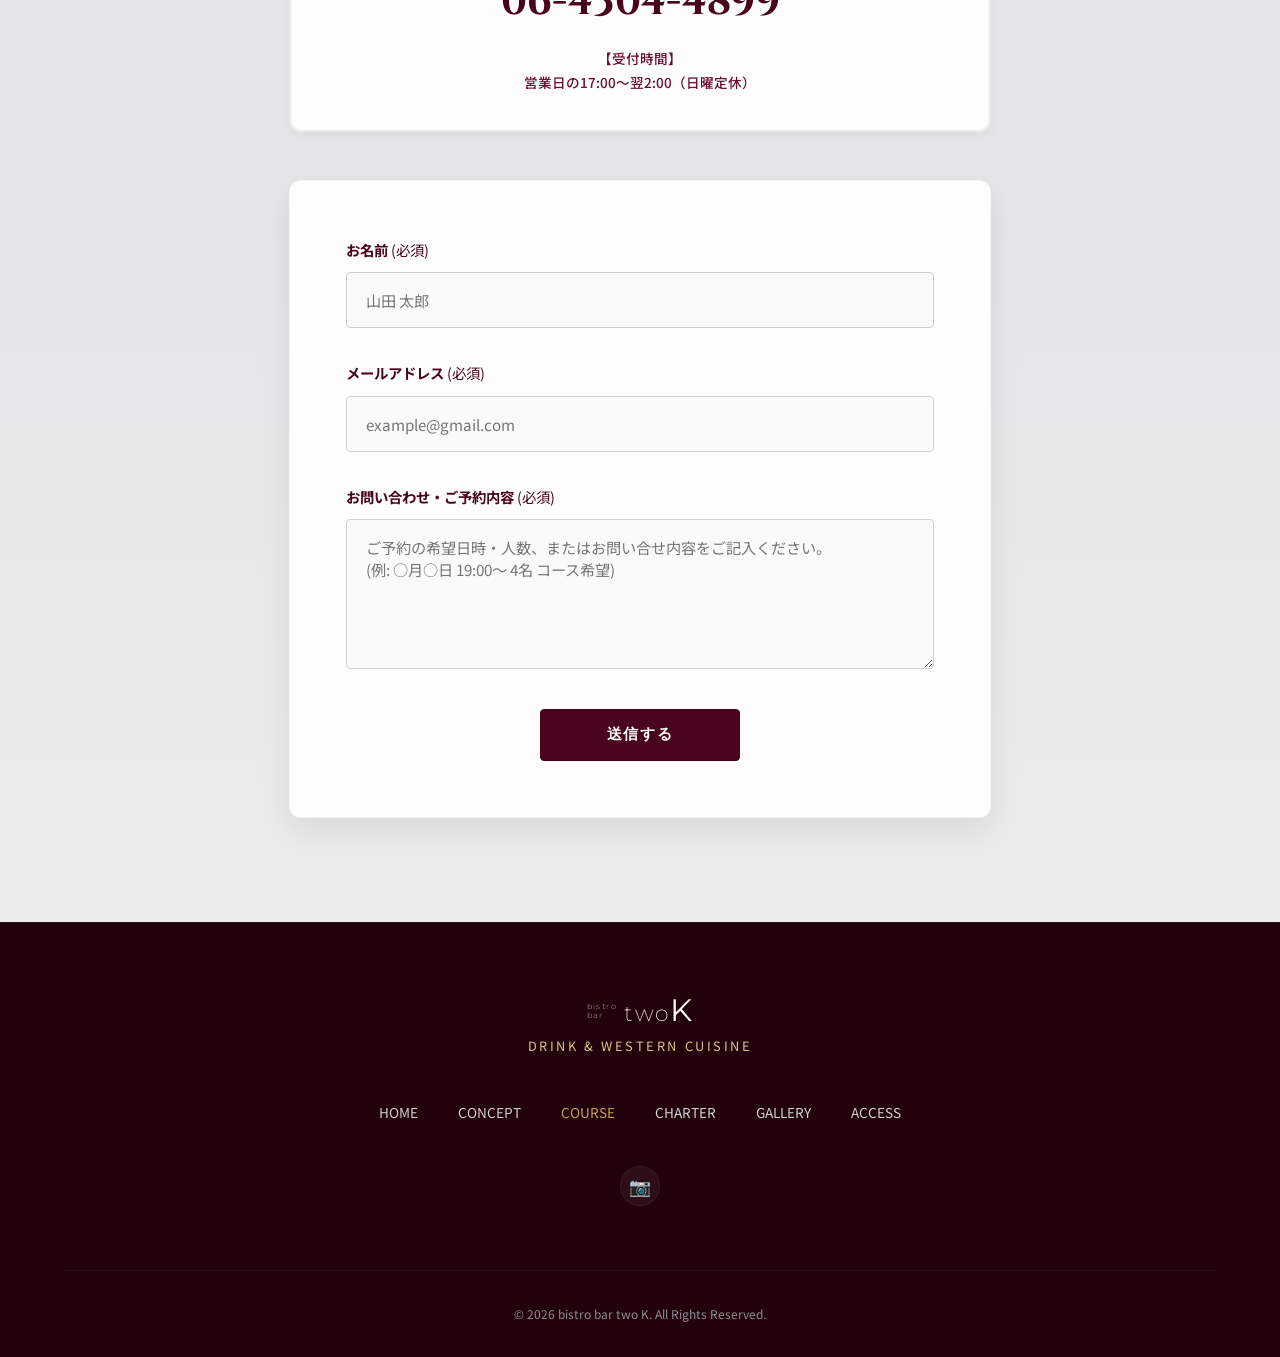
==== commit 5eeaf39b: "店内2の写真を新しいお洒落なバーカウンター写真に更新し、容量最適化（JPEG変換）およびギャラリー表示バグを修正" ====
--- a/index.html
+++ b/index.html
@@ -64,7 +64,7 @@
   <section class="hero" id="home">
     <div class="hero-slider">
       <!-- Background images from user directory via style rules or javascript -->
-      <div class="hero-slide active" style="background-image: url('img/店内2.png');"></div>
+      <div class="hero-slide active" style="background-image: url('img/店内2.jpg');"></div>
       <div class="hero-slide" style="background-image: url('img/店内.png');"></div>
       <div class="hero-slide" style="background-image: url('img/外観.png');"></div>
     </div>
@@ -268,8 +268,8 @@
           <img src="img/menu5.png" alt="人気のビュッフェ料理" class="gallery-img">
         </div>
         <!-- Item 6 -->
-        <div class="gallery-item" data-image="img/menu6.png">
-          <img src="img/menu6.png" alt="店内のスタイリッシュなバーカウンター" class="gallery-img">
+        <div class="gallery-item" data-image="img/店内2.jpg">
+          <img src="img/店内2.jpg" alt="店内のスタイリッシュなバーカウンター" class="gallery-img">
         </div>
       </div>
     </div>
